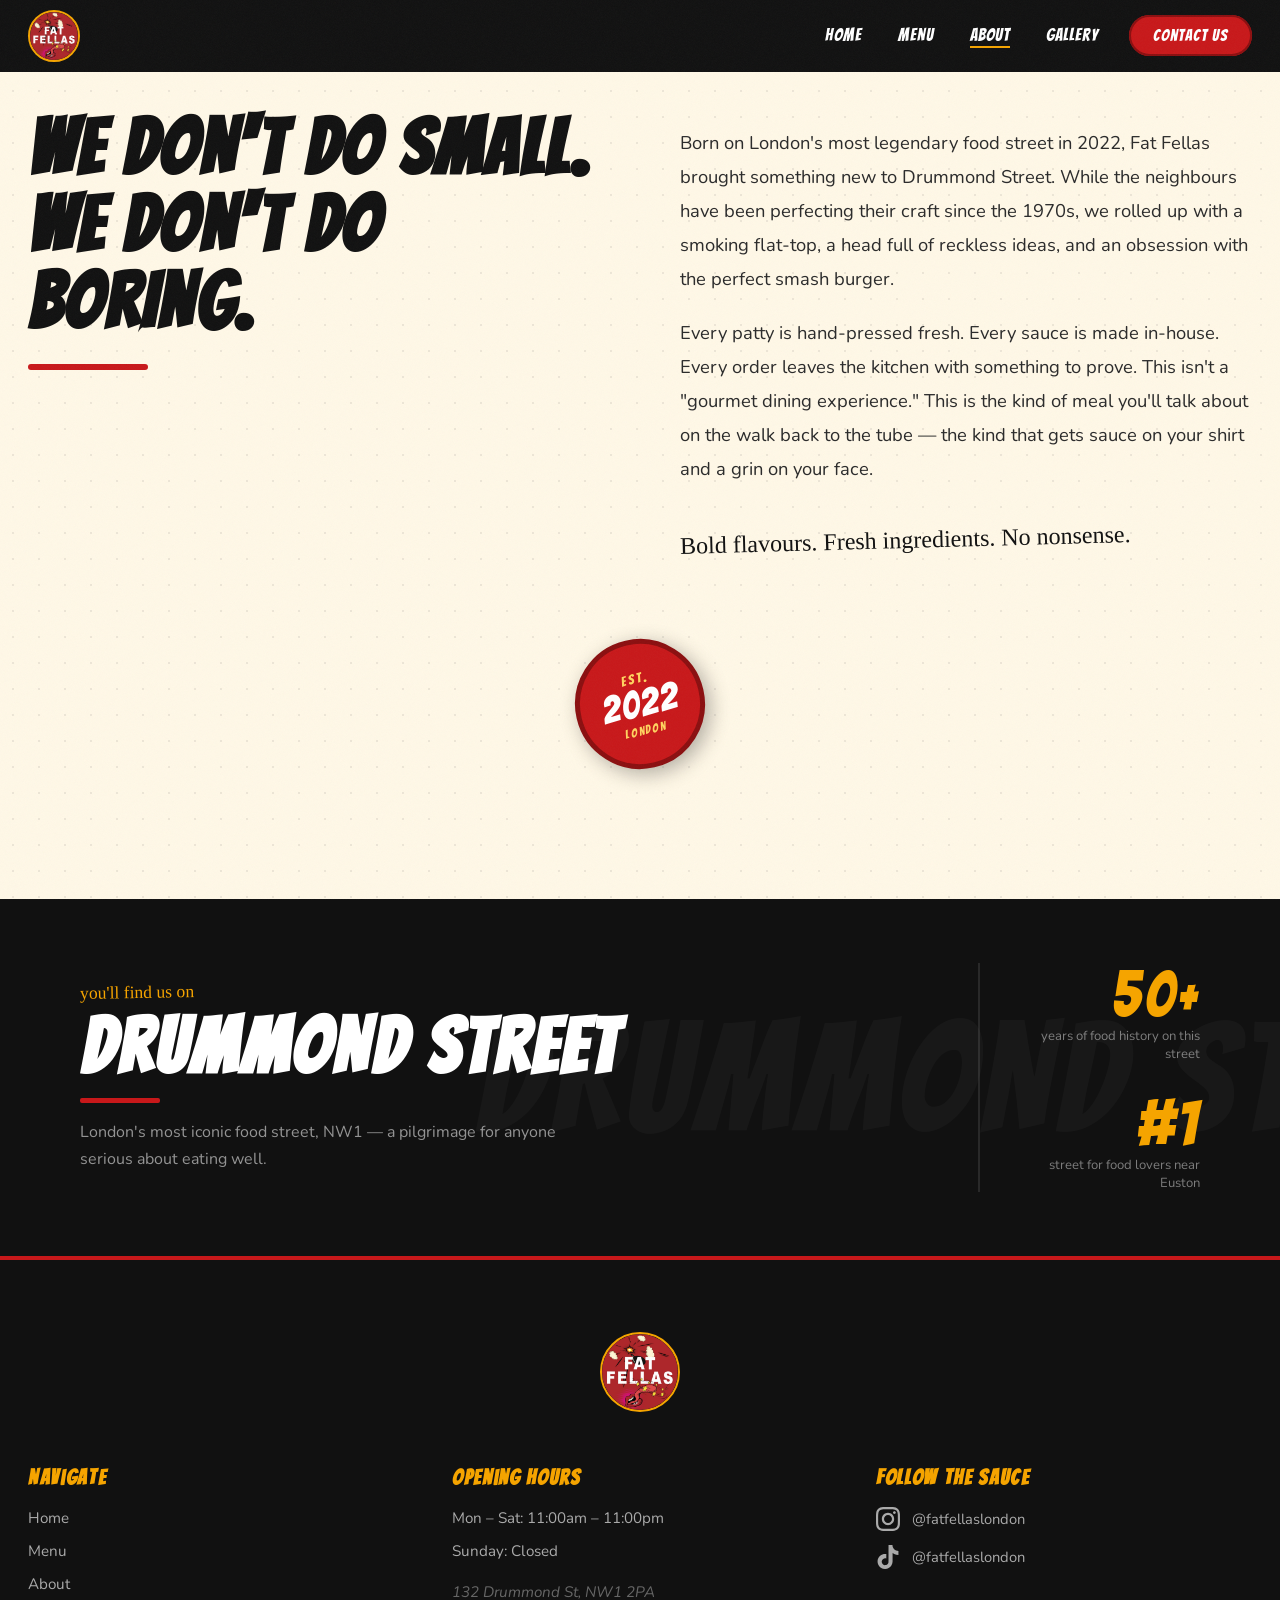
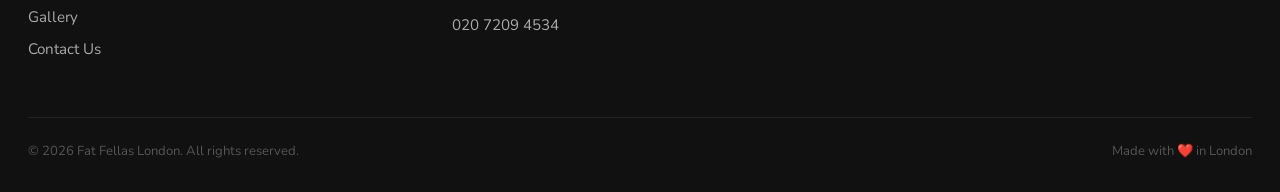
==== about.html @ d2b9b836 "Initial commit — Fat Fellas London website Full multi-page static site: home, menu, about, gallery, " ====
<!DOCTYPE html>
<html lang="en">
<head>
  <meta charset="UTF-8" />
  <meta name="viewport" content="width=device-width, initial-scale=1.0" />
  <title>Fat Fellas | About</title>
  <meta name="description" content="The Fat Fellas story — born on Drummond Street in 2022. London's most unapologetic burger joint." />
  <link rel="icon" type="image/png" href="./assets/logo.png" />
  <link rel="preconnect" href="https://fonts.googleapis.com" />
  <link rel="preconnect" href="https://fonts.gstatic.com" crossorigin />
  <link href="https://fonts.googleapis.com/css2?family=Bangers&family=Nunito:ital,wght@0,400;0,600;0,700;0,800;1,400;1,700&family=Permanent+Marker&display=swap" rel="stylesheet" />
  <link rel="stylesheet" href="styles.css" />
</head>
<body>

  <div class="grain" aria-hidden="true"></div>

  <!-- ===================== NAVIGATION ===================== -->
  <nav class="navbar" role="navigation" aria-label="Main navigation">
    <div class="nav-container">
      <a href="index.html" class="nav-logo"><img src="./assets/logo.png" alt="Fat Fellas" width="52" height="52"/></a>
      <ul class="nav-links" role="list">
        <li><a href="index.html" class="nav-link">Home</a></li>
        <li><a href="menu.html" class="nav-link">Menu</a></li>
        <li><a href="about.html" class="nav-link">About</a></li>
        <li><a href="gallery.html" class="nav-link">Gallery</a></li>
        <li><a href="find-us.html" class="nav-link nav-book">Contact Us</a></li>
        
      </ul>
      <button class="hamburger" aria-label="Toggle navigation menu" aria-expanded="false" aria-controls="mobile-menu">
        <span></span><span></span><span></span>
      </button>
    </div>
  </nav>

  <div class="mobile-menu" id="mobile-menu" role="dialog" aria-label="Mobile navigation">
    <ul role="list">
      <li><a href="index.html">Home</a></li>
      <li><a href="menu.html">Menu</a></li>
      <li><a href="about.html">About</a></li>
      <li><a href="gallery.html">Gallery</a></li>
      <li><a href="find-us.html" class="mobile-book">Contact Us</a></li>
      
    </ul>
  </div>

  <main>

    <!-- ===================== ABOUT ===================== -->
    <section id="about" class="about-section section-first">
      <div class="container">
        <div class="about-grid">
          <div class="about-left">
            <h2 class="about-headline fade-up">WE DON'T DO SMALL.<br>WE DON'T DO<br>BORING.</h2>
            <div class="red-underline fade-up"></div>
          </div>
          <div class="about-right fade-up">
            <p>Born on London's most legendary food street in 2022, Fat Fellas brought something new to Drummond Street. While the neighbours have been perfecting their craft since the 1970s, we rolled up with a smoking flat-top, a head full of reckless ideas, and an obsession with the perfect smash burger.</p>
            <p>Every patty is hand-pressed fresh. Every sauce is made in-house. Every order leaves the kitchen with something to prove. This isn't a "gourmet dining experience." This is the kind of meal you'll talk about on the walk back to the tube — the kind that gets sauce on your shirt and a grin on your face.</p>
            <p class="about-handwritten">Bold flavours. Fresh ingredients. No nonsense.</p>
          </div>
        </div>

        <div class="since-badge" aria-label="Established since 2022">
          <span class="badge-est">EST.</span>
          <span class="badge-year">2022</span>
          <span class="badge-london">LONDON</span>
        </div>
      </div>
    </section>

    <!-- ===================== DRUMMOND STREET STRIP ===================== -->
    <div class="drummond-strip" aria-label="Location feature">
      <div class="drummond-inner">
        <div class="drummond-left">
          <p class="drummond-eyebrow">you'll find us on</p>
          <h2 class="drummond-name">DRUMMOND STREET</h2>
          <p class="drummond-sub">London's most iconic food street, NW1 — a pilgrimage for anyone serious about eating well.</p>
        </div>
        <div class="drummond-right">
          <div class="drummond-stat">
            <span class="stat-num">50+</span>
            <span class="stat-label">years of food history on this street</span>
          </div>
          <div class="drummond-stat">
            <span class="stat-num">#1</span>
            <span class="stat-label">street for food lovers near Euston</span>
          </div>
        </div>
      </div>
    </div>

  </main>

  <!-- ===================== FOOTER ===================== -->
  <footer class="footer" role="contentinfo">
    <div class="footer-inner">
      <div class="footer-logo-wrap">
        <img src="./assets/logo.png" alt="Fat Fellas" class="footer-logo" width="80" height="80" loading="lazy"/>
      </div>
      <div class="footer-cols">
        <div class="footer-col">
          <h4 class="footer-col-title">Navigate</h4>
          <ul role="list">
            <li><a href="index.html">Home</a></li>
      <li><a href="menu.html">Menu</a></li>
            <li><a href="about.html">About</a></li>
            <li><a href="gallery.html">Gallery</a></li>
            <li><a href="find-us.html" >Contact Us</a></li>
            
          </ul>
        </div>
        <div class="footer-col">
          <h4 class="footer-col-title">Opening Hours</h4>
          <ul role="list">
            <li>Mon – Sat: 11:00am – 11:00pm</li>
            <li>Sunday: Closed</li>
            <li class="footer-address">132 Drummond St, NW1 2PA</li>
            <li><a href="tel:02072094534" style="color:#aaa;">020 7209 4534</a></li>
          </ul>
        </div>
        <div class="footer-col">
          <h4 class="footer-col-title">Follow the Sauce</h4>
          <div class="footer-socials">
            <a href="https://www.instagram.com/fatfellaslondon" target="_blank" rel="noopener noreferrer" class="social-link" aria-label="Instagram">
              <svg width="24" height="24" viewBox="0 0 24 24" fill="currentColor" aria-hidden="true"><path d="M12 2.163c3.204 0 3.584.012 4.85.07 3.252.148 4.771 1.691 4.919 4.919.058 1.265.069 1.645.069 4.849 0 3.205-.012 3.584-.069 4.849-.149 3.225-1.664 4.771-4.919 4.919-1.266.058-1.644.07-4.85.07-3.204 0-3.584-.012-4.849-.07-3.26-.149-4.771-1.699-4.919-4.92-.058-1.265-.07-1.644-.07-4.849 0-3.204.013-3.583.07-4.849.149-3.227 1.664-4.771 4.919-4.919 1.266-.057 1.645-.069 4.849-.069zm0-2.163c-3.259 0-3.667.014-4.947.072-4.358.2-6.78 2.618-6.98 6.98-.059 1.281-.073 1.689-.073 4.948 0 3.259.014 3.668.072 4.948.2 4.358 2.618 6.78 6.98 6.98 1.281.058 1.689.072 4.948.072 3.259 0 3.668-.014 4.948-.072 4.354-.2 6.782-2.618 6.979-6.98.059-1.28.073-1.689.073-4.948 0-3.259-.014-3.667-.072-4.947-.196-4.354-2.617-6.78-6.979-6.98-1.281-.059-1.69-.073-4.949-.073zm0 5.838c-3.403 0-6.162 2.759-6.162 6.162s2.759 6.163 6.162 6.163 6.162-2.759 6.162-6.163c0-3.403-2.759-6.162-6.162-6.162zm0 10.162c-2.209 0-4-1.79-4-4 0-2.209 1.791-4 4-4s4 1.791 4 4c0 2.21-1.791 4-4 4zm6.406-11.845c-.796 0-1.441.645-1.441 1.44s.645 1.44 1.441 1.44c.795 0 1.439-.645 1.439-1.44s-.644-1.44-1.439-1.44z"/></svg>
              <span>@fatfellaslondon</span>
            </a>
            <a href="https://www.tiktok.com/@fatfellaslondon" target="_blank" rel="noopener noreferrer" class="social-link" aria-label="TikTok">
              <svg width="24" height="24" viewBox="0 0 24 24" fill="currentColor" aria-hidden="true"><path d="M12.525.02c1.31-.02 2.61-.01 3.91-.02.08 1.53.63 3.09 1.75 4.17 1.12 1.11 2.7 1.62 4.24 1.79v4.03c-1.44-.05-2.89-.35-4.2-.97-.57-.26-1.1-.59-1.62-.93-.01 2.92.01 5.84-.02 8.75-.08 1.4-.54 2.79-1.35 3.94-1.31 1.92-3.58 3.17-5.91 3.21-1.43.08-2.86-.31-4.08-1.03-2.02-1.19-3.44-3.37-3.65-5.71-.02-.5-.03-1-.01-1.49.18-1.9 1.12-3.72 2.58-4.96 1.66-1.44 3.98-2.13 6.15-1.72.02 1.48-.04 2.96-.04 4.44-.99-.32-2.15-.23-3.02.37-.63.41-1.11 1.04-1.36 1.75-.21.51-.15 1.07-.14 1.61.24 1.64 1.82 3.02 3.5 2.87 1.12-.01 2.19-.66 2.77-1.61.19-.33.4-.67.41-1.06.1-1.79.06-3.57.07-5.36.01-4.03-.01-8.05.02-12.07z"/></svg>
              <span>@fatfellaslondon</span>
            </a>
          </div>
        </div>
      </div>
      <div class="footer-bottom">
        <p>&copy; 2026 Fat Fellas London. All rights reserved.</p>
        <p>Made with ❤️ in London</p>
      </div>
    </div>
  </footer>

  <script src="main.js"></script>
</body>
</html>
---- styles.css ----
/* ============================================
   FAT FELLAS — styles.css
   Comic-book pop art meets classic American diner
   ============================================ */

/* ---- CSS CUSTOM PROPERTIES ---- */
:root {
  --yellow:       #F5A400;
  --yellow-light: #FFD460;
  --red:          #C8181A;
  --red-dark:     #8B0F10;
  --black:        #111111;
  --cream:        #FFF8E7;
  --white:        #FFFFFF;
  --nav-h:        72px;
  --container:    1280px;
  --radius:       6px;
  --transition:   0.25s ease-out;
}

/* ---- RESET & BASE ---- */
*, *::before, *::after {
  box-sizing: border-box;
  margin: 0;
  padding: 0;
}

html {
  scroll-behavior: smooth;
  font-size: 16px;
}

body {
  font-family: 'Nunito', sans-serif;
  color: var(--black);
  background: var(--cream);
  -webkit-font-smoothing: antialiased;
  overflow-x: hidden;
}

img {
  display: block;
  max-width: 100%;
  height: auto;
}

a {
  text-decoration: none;
  color: inherit;
}

ul {
  list-style: none;
}

button {
  cursor: pointer;
  border: none;
  background: none;
  font-family: inherit;
}

/* ---- TYPOGRAPHY BASE ---- */
h1, h2, h3, h4 {
  font-family: 'Bangers', cursive;
  letter-spacing: 0.04em;
  line-height: 1;
}

/* ---- FILM GRAIN OVERLAY ---- */
.grain {
  position: fixed;
  inset: 0;
  z-index: 9999;
  pointer-events: none;
  opacity: 0.038;
  background-image: url("data:image/svg+xml,%3Csvg viewBox='0 0 512 512' xmlns='http://www.w3.org/2000/svg'%3E%3Cfilter id='n'%3E%3CfeTurbulence type='fractalNoise' baseFrequency='0.75' numOctaves='4' stitchTiles='stitch'/%3E%3C/filter%3E%3Crect width='100%25' height='100%25' filter='url(%23n)'/%3E%3C/svg%3E");
  background-repeat: repeat;
  background-size: 256px 256px;
}

/* ---- UTILITY ---- */
.container {
  max-width: var(--container);
  margin: 0 auto;
  padding: 0 28px;
}

/* ---- SUNBURST BACKGROUND ---- */
.sunburst-bg {
  background:
    radial-gradient(ellipse at 50% 50%, transparent 25%, rgba(0,0,0,0.22) 100%),
    conic-gradient(
      from 0deg at 50% 50%,
      #F5A400 0deg 10deg, #FFD460 10deg 20deg,
      #F5A400 20deg 30deg, #FFD460 30deg 40deg,
      #F5A400 40deg 50deg, #FFD460 50deg 60deg,
      #F5A400 60deg 70deg, #FFD460 70deg 80deg,
      #F5A400 80deg 90deg, #FFD460 90deg 100deg,
      #F5A400 100deg 110deg, #FFD460 110deg 120deg,
      #F5A400 120deg 130deg, #FFD460 130deg 140deg,
      #F5A400 140deg 150deg, #FFD460 150deg 160deg,
      #F5A400 160deg 170deg, #FFD460 170deg 180deg,
      #F5A400 180deg 190deg, #FFD460 190deg 200deg,
      #F5A400 200deg 210deg, #FFD460 210deg 220deg,
      #F5A400 220deg 230deg, #FFD460 230deg 240deg,
      #F5A400 240deg 250deg, #FFD460 250deg 260deg,
      #F5A400 260deg 270deg, #FFD460 270deg 280deg,
      #F5A400 280deg 290deg, #FFD460 290deg 300deg,
      #F5A400 300deg 310deg, #FFD460 310deg 320deg,
      #F5A400 320deg 330deg, #FFD460 330deg 340deg,
      #F5A400 340deg 350deg, #FFD460 350deg 360deg
    );
}

/* ---- BUTTONS ---- */
.btn {
  display: inline-block;
  font-family: 'Bangers', cursive;
  font-size: 1.3rem;
  letter-spacing: 0.08em;
  padding: 14px 36px;
  border-radius: 50px;
  transition: transform var(--transition), box-shadow var(--transition), background var(--transition);
  cursor: pointer;
  text-align: center;
}

.btn:focus-visible {
  outline: 3px solid var(--yellow-light);
  outline-offset: 3px;
}

.btn-red {
  background: var(--red);
  color: var(--white);
  border: 2.5px solid var(--red-dark);
}

.btn-red:hover {
  background: var(--red-dark);
  transform: translateY(-3px);
  box-shadow: 0 8px 24px rgba(200, 24, 26, 0.45);
}

.btn-outline-dark {
  background: transparent;
  color: var(--black);
  border: 3px solid var(--black);
}

.btn-outline-dark:hover {
  background: var(--black);
  color: var(--yellow-light);
  transform: translateY(-3px);
}

.btn-yellow {
  background: var(--yellow-light);
  color: var(--black);
  border: 2.5px solid var(--black);
}

.btn-yellow:hover {
  background: var(--yellow);
  transform: translateY(-3px);
  box-shadow: 0 8px 24px rgba(0,0,0,0.25);
}

.btn-xl {
  font-size: 1.6rem;
  padding: 18px 56px;
}

/* ---- FADE-UP ANIMATION ---- */
.fade-up {
  opacity: 0;
  transform: translateY(32px);
  transition: opacity 0.55s ease-out, transform 0.55s ease-out;
}

.fade-up.visible {
  opacity: 1;
  transform: translateY(0);
}

/* ============================================
   NAVIGATION
   ============================================ */
.navbar {
  position: fixed;
  top: 0;
  left: 0;
  right: 0;
  z-index: 1000;
  background: var(--black);
  height: var(--nav-h);
  transition: box-shadow 0.3s ease;
}

.navbar.scrolled {
  box-shadow: 0 4px 24px rgba(0,0,0,0.5);
}

.nav-container {
  max-width: var(--container);
  margin: 0 auto;
  padding: 0 28px;
  height: 100%;
  display: flex;
  align-items: center;
  justify-content: space-between;
  gap: 24px;
}

.nav-logo img {
  width: 52px;
  height: 52px;
  border-radius: 50%;
  object-fit: cover;
  border: 2px solid var(--yellow);
  transition: transform 0.3s ease, border-color 0.3s ease;
}

.nav-logo:hover img {
  transform: rotate(-5deg) scale(1.08);
  border-color: var(--red);
}

.nav-links {
  display: flex;
  align-items: center;
  gap: 8px;
  list-style: none;
}

.nav-link {
  font-family: 'Bangers', cursive;
  font-size: 1.05rem;
  letter-spacing: 0.06em;
  color: var(--white);
  padding: 8px 14px;
  position: relative;
  transition: color var(--transition);
}

.nav-link::after {
  content: '';
  position: absolute;
  bottom: 4px;
  left: 14px;
  right: 14px;
  height: 2px;
  background: var(--yellow);
  transform: scaleX(0);
  transform-origin: left;
  transition: transform 0.3s ease-out;
}

.nav-link:hover {
  color: var(--yellow-light);
}

.nav-link:hover::after {
  transform: scaleX(1);
}

.nav-link.active::after,
.nav-link.current::after {
  transform: scaleX(1);
}

/* ---- SECTION FIRST UTILITY (non-home pages below fixed nav) ---- */
.section-first {
  padding-top: calc(var(--nav-h) + 80px);
}

/* ---- HALAL BADGE ---- */
.halal-badge {
  display: inline-flex;
  align-items: center;
  gap: 10px;
  background: rgba(255,255,255,0.12);
  border: 2px solid rgba(255,255,255,0.3);
  border-radius: 50px;
  padding: 8px 18px 8px 8px;
  backdrop-filter: blur(4px);
}

.halal-svg {
  width: 44px;
  height: 44px;
  flex-shrink: 0;
  filter: drop-shadow(0 2px 6px rgba(0,0,0,0.25));
}

.halal-badge-text {
  display: flex;
  flex-direction: column;
  line-height: 1.1;
}

.halal-badge-text strong {
  font-family: 'Bangers', cursive;
  font-size: 1.05rem;
  letter-spacing: 0.12em;
  color: #fff;
}

.halal-badge-text span {
  font-family: 'Nunito', sans-serif;
  font-size: 0.7rem;
  font-weight: 700;
  color: rgba(255,255,255,0.7);
  letter-spacing: 0.06em;
  text-transform: uppercase;
}

/* Hero placement */
.hero-halal {
  animation: fadeSlideUp 0.7s 0.9s ease-out both;
}

/* Menu section halal note */
.menu-halal-note {
  display: flex;
  align-items: center;
  justify-content: center;
  gap: 12px;
  margin-top: 14px;
  background: rgba(30, 126, 52, 0.15);
  border: 1.5px solid rgba(30, 126, 52, 0.4);
  border-radius: 50px;
  padding: 8px 20px 8px 8px;
  width: fit-content;
  margin-left: auto;
  margin-right: auto;
}

.menu-halal-note .halal-svg {
  width: 36px;
  height: 36px;
}

.menu-halal-note span {
  font-family: 'Nunito', sans-serif;
  font-size: 0.9rem;
  font-weight: 800;
  color: #4caf72;
  letter-spacing: 0.04em;
}

.nav-book {
  background: var(--red);
  color: var(--white) !important;
  border-radius: 50px;
  padding: 10px 22px;
  margin-left: 8px;
  border: 2px solid var(--red-dark);
  font-size: 1rem;
  transition: background var(--transition), transform var(--transition), box-shadow var(--transition);
}

.nav-book::after {
  display: none;
}

.nav-book:hover {
  background: var(--red-dark);
  transform: translateY(-2px);
  box-shadow: 0 6px 18px rgba(200, 24, 26, 0.45);
}

/* Hamburger */
.hamburger {
  display: none;
  flex-direction: column;
  justify-content: center;
  align-items: center;
  width: 44px;
  height: 44px;
  gap: 6px;
  padding: 8px;
  flex-shrink: 0;
}

.hamburger span {
  display: block;
  width: 26px;
  height: 2.5px;
  background: var(--white);
  border-radius: 2px;
  transition: transform 0.3s ease, opacity 0.3s ease;
  transform-origin: center;
}

.hamburger.active span:nth-child(1) {
  transform: translateY(8.5px) rotate(45deg);
}

.hamburger.active span:nth-child(2) {
  opacity: 0;
  transform: scaleX(0);
}

.hamburger.active span:nth-child(3) {
  transform: translateY(-8.5px) rotate(-45deg);
}

/* Mobile Menu Overlay */
.mobile-menu {
  position: fixed;
  inset: 0;
  background: var(--black);
  z-index: 999;
  display: flex;
  align-items: center;
  justify-content: center;
  opacity: 0;
  visibility: hidden;
  transition: opacity 0.35s ease, visibility 0.35s ease;
}

.mobile-menu.active {
  opacity: 1;
  visibility: visible;
}

.mobile-menu ul {
  text-align: center;
  list-style: none;
}

.mobile-menu li {
  margin: 20px 0;
}

.mobile-menu a {
  font-family: 'Bangers', cursive;
  font-size: 3rem;
  letter-spacing: 0.06em;
  color: var(--white);
  transition: color 0.2s;
  position: relative;
}

.mobile-menu a:hover {
  color: var(--yellow);
}

.mobile-menu .mobile-book {
  color: var(--red);
}

.mobile-menu .mobile-book:hover {
  color: var(--yellow);
}

/* ============================================
   HERO SECTION
   ============================================ */
.hero {
  position: relative;
  min-height: 100vh;
  min-height: 100svh;
  display: flex;
  align-items: center;
  justify-content: center;
  padding-top: var(--nav-h);
  padding-bottom: 100px;
  overflow: hidden;
}

.hero-content {
  position: relative;
  z-index: 2;
  text-align: center;
  display: flex;
  flex-direction: column;
  align-items: center;
  gap: 20px;
}

.hero-logo {
  width: clamp(200px, 30vw, 320px);
  height: clamp(200px, 30vw, 320px);
  object-fit: contain;
  border-radius: 50%;
  filter: drop-shadow(0 8px 32px rgba(0,0,0,0.4));
  animation: bounceIn 0.9s cubic-bezier(0.34, 1.56, 0.64, 1) both;
}

@keyframes bounceIn {
  0% {
    opacity: 0;
    transform: scale(0.4) translateY(-40px);
  }
  60% {
    opacity: 1;
    transform: scale(1.08) translateY(0);
  }
  80% {
    transform: scale(0.96);
  }
  100% {
    opacity: 1;
    transform: scale(1) translateY(0);
  }
}

.hero-tagline {
  font-family: 'Bangers', cursive;
  font-size: clamp(1.8rem, 4vw, 3.2rem);
  letter-spacing: 0.12em;
  color: var(--black);
  text-shadow: 3px 3px 0 rgba(255,255,255,0.5);
  animation: fadeSlideUp 0.7s 0.5s ease-out both;
}

.hero-ctas {
  display: flex;
  gap: 20px;
  flex-wrap: wrap;
  justify-content: center;
  animation: fadeSlideUp 0.7s 0.7s ease-out both;
}

@keyframes fadeSlideUp {
  from {
    opacity: 0;
    transform: translateY(20px);
  }
  to {
    opacity: 1;
    transform: translateY(0);
  }
}

/* Comic speech bubbles */
.comic-bubble {
  position: absolute;
  z-index: 1;
  animation: floatBubble 3s ease-in-out infinite alternate;
  pointer-events: none;
}

.comic-bubble svg {
  filter: drop-shadow(2px 4px 8px rgba(0,0,0,0.3));
}

.boom {
  top: 12%;
  right: 8%;
  width: clamp(100px, 12vw, 160px);
  animation-duration: 3.4s;
  transform: rotate(8deg);
}

.pow {
  bottom: 18%;
  left: 5%;
  width: clamp(90px, 11vw, 145px);
  animation-duration: 2.8s;
  animation-direction: alternate-reverse;
  transform: rotate(-10deg);
}

.yum {
  top: 22%;
  left: 8%;
  width: clamp(95px, 10vw, 135px);
  animation-duration: 3.8s;
  transform: rotate(5deg);
}

@keyframes floatBubble {
  from { transform: translateY(0) rotate(var(--rot, 5deg)); }
  to   { transform: translateY(-12px) rotate(var(--rot, 5deg)); }
}

/* Torn paper edge */
.hero-tear {
  position: absolute;
  bottom: -2px;
  left: 0;
  right: 0;
  z-index: 3;
  line-height: 0;
}

.hero-tear svg {
  width: 100%;
  height: auto;
  display: block;
}

/* ============================================
   MARQUEE TICKER
   ============================================ */
.marquee-section {
  background: var(--red);
  padding: 16px 0;
  overflow: hidden;
  position: relative;
  z-index: 2;
}

.marquee-wrapper {
  overflow: hidden;
  white-space: nowrap;
}

.marquee-track {
  display: inline-flex;
  white-space: nowrap;
  animation: marqueeScroll 22s linear infinite;
}

.marquee-track:hover {
  animation-play-state: paused;
}

.marquee-track span {
  font-family: 'Bangers', cursive;
  font-size: 1.3rem;
  letter-spacing: 0.1em;
  color: var(--white);
  padding-right: 2px;
}

@keyframes marqueeScroll {
  from { transform: translateX(0); }
  to   { transform: translateX(-50%); }
}

/* ============================================
   ABOUT SECTION
   ============================================ */
.about-section .container {
  position: relative;
}

.about-section {
  background-color: var(--cream);
  background-image: radial-gradient(circle, rgba(0,0,0,0.07) 1.5px, transparent 1.5px);
  background-size: 26px 26px;
  padding: 110px 0 130px;
  position: relative;
}

.about-grid {
  display: grid;
  grid-template-columns: 1fr 1fr;
  gap: 80px;
  align-items: start;
  position: relative;
}

.about-headline {
  font-family: 'Bangers', cursive;
  font-size: clamp(52px, 6vw, 84px);
  line-height: 1;
  letter-spacing: 0.03em;
  color: var(--black);
}

.red-underline {
  width: 120px;
  height: 6px;
  background: var(--red);
  margin-top: 24px;
  border-radius: 3px;
}

.red-underline.visible {
  transition-delay: 0.15s;
}

.about-right {
  padding-top: 16px;
}

.about-right p {
  font-size: 1.15rem;
  line-height: 1.85;
  color: #2a2a2a;
  margin-bottom: 20px;
}

.about-right strong {
  color: var(--red);
}

.about-handwritten {
  font-family: 'Permanent Marker', cursive;
  font-size: 1.5rem !important;
  color: var(--black) !important;
  margin-top: 12px !important;
  transform: rotate(-1.5deg);
  display: inline-block;
}

/* Since 2022 badge */
.since-badge {
  position: relative;
  margin: 56px auto 0;
  transform: rotate(-13deg);
  width: 130px;
  height: 130px;
  border-radius: 50%;
  background: var(--red);
  border: 5px solid var(--red-dark);
  display: flex;
  flex-direction: column;
  align-items: center;
  justify-content: center;
  box-shadow: 4px 6px 20px rgba(0,0,0,0.3);
  z-index: 5;
  pointer-events: none;
}

.badge-est {
  font-family: 'Bangers', cursive;
  font-size: 0.85rem;
  letter-spacing: 0.15em;
  color: var(--yellow-light);
}

.badge-year {
  font-family: 'Bangers', cursive;
  font-size: 2.4rem;
  color: var(--white);
  line-height: 1;
  letter-spacing: 0.04em;
}

.badge-london {
  font-family: 'Bangers', cursive;
  font-size: 0.75rem;
  letter-spacing: 0.18em;
  color: var(--yellow-light);
}

/* ============================================
   MENU SECTION
   ============================================ */
.menu-section {
  background: var(--black);
  padding: 110px 0 100px;
}

.menu-header {
  text-align: center;
  margin-bottom: 60px;
}

.menu-title {
  font-family: 'Bangers', cursive;
  font-size: clamp(64px, 8vw, 108px);
  color: var(--yellow);
  letter-spacing: 0.06em;
  line-height: 1;
  margin-bottom: 12px;
}

.squiggly {
  width: 280px;
  height: auto;
  margin: 0 auto;
  display: block;
}

/* Menu grid */
.menu-grid {
  display: grid;
  grid-template-columns: repeat(4, 1fr);
  gap: 24px;
}

.menu-card {
  background: #1a1a1a;
  border: 2px solid #2a2a2a;
  border-radius: 10px;
  padding: 32px 24px;
  position: relative;
  overflow: hidden;
  transition:
    transform 0.3s ease-out,
    box-shadow 0.3s ease-out,
    border-color 0.3s ease-out;
}

.menu-card::before {
  content: '';
  position: absolute;
  top: 0;
  left: 0;
  width: 4px;
  height: 0;
  background: var(--yellow);
  transition: height 0.35s ease-out;
  border-radius: 0 0 4px 0;
}

.menu-card:hover {
  transform: translateY(-6px);
  box-shadow: 0 14px 48px rgba(200, 24, 26, 0.35);
  border-color: var(--red);
}

.menu-card:hover::before {
  height: 100%;
}

/* Staggered delays */
.menu-card:nth-child(1) { transition-delay: 0s; }
.menu-card:nth-child(2) { transition-delay: 0.08s; }
.menu-card:nth-child(3) { transition-delay: 0.16s; }
.menu-card:nth-child(4) { transition-delay: 0.24s; }

.menu-card-icon {
  font-size: 3rem;
  margin-bottom: 16px;
  display: block;
  filter: drop-shadow(0 2px 8px rgba(0,0,0,0.3));
}

.menu-cat-name {
  font-family: 'Bangers', cursive;
  font-size: 1.85rem;
  color: var(--yellow);
  letter-spacing: 0.05em;
  margin-bottom: 20px;
  line-height: 1;
}

.menu-items {
  list-style: none;
  display: flex;
  flex-direction: column;
  gap: 12px;
}

.menu-item {
  display: flex;
  justify-content: space-between;
  align-items: baseline;
  gap: 8px;
  padding-bottom: 10px;
  border-bottom: 1px solid #2d2d2d;
}

.menu-item:last-child {
  border-bottom: none;
  padding-bottom: 0;
}

.item-name {
  font-family: 'Nunito', sans-serif;
  font-size: 0.95rem;
  color: var(--cream);
  font-weight: 600;
  flex: 1;
}

.item-price {
  font-family: 'Bangers', cursive;
  font-size: 1.15rem;
  color: var(--yellow-light);
  letter-spacing: 0.04em;
  white-space: nowrap;
}

.menu-small-print {
  text-align: center;
  margin-top: 48px;
  color: #666;
  font-size: 0.88rem;
  font-style: italic;
}

/* ============================================
   SPECIALS SECTION
   ============================================ */
.specials-section {
  display: grid;
  grid-template-columns: 60fr 40fr;
  min-height: 520px;
  position: relative;
  overflow: hidden;
}

.specials-left {
  display: flex;
  align-items: center;
  padding: 80px 60px 80px 80px;
  position: relative;
  z-index: 2;
}

.specials-left-content {
  position: relative;
  z-index: 2;
}

.specials-label {
  font-family: 'Permanent Marker', cursive;
  font-size: 1.4rem;
  color: var(--black);
  margin-bottom: 4px;
  transform: rotate(-2deg);
  display: inline-block;
}

.specials-word {
  font-family: 'Bangers', cursive;
  font-size: clamp(40px, 5vw, 72px);
  color: var(--red);
  letter-spacing: 0.1em;
  line-height: 1;
  text-shadow: 3px 3px 0 rgba(0,0,0,0.15);
}

.specials-dish {
  font-family: 'Bangers', cursive;
  font-size: clamp(50px, 7vw, 96px);
  color: var(--black);
  letter-spacing: 0.02em;
  line-height: 0.95;
  margin: 10px 0 18px;
  text-shadow: 4px 4px 0 rgba(255,255,255,0.2);
}

.specials-sub {
  font-family: 'Permanent Marker', cursive;
  font-size: 1.1rem;
  color: var(--black);
  opacity: 0.7;
}

/* Splat explosion */
.splat-wrap {
  position: absolute;
  left: 58%;
  top: 50%;
  transform: translate(-50%, -50%);
  z-index: 1;
  width: clamp(160px, 18vw, 240px);
  pointer-events: none;
  animation: rotateSlow 12s linear infinite;
}

.splat-svg {
  width: 100%;
  height: auto;
  filter: drop-shadow(0 4px 16px rgba(0,0,0,0.4));
}

@keyframes rotateSlow {
  from { transform: translate(-50%, -50%) rotate(0deg); }
  to   { transform: translate(-50%, -50%) rotate(360deg); }
}

.specials-right {
  background: var(--red);
  display: flex;
  align-items: center;
  padding: 80px 80px 80px 60px;
  position: relative;
  z-index: 2;
}

.specials-right-content {
  position: relative;
  z-index: 2;
}

.specials-desc-title {
  font-family: 'Bangers', cursive;
  font-size: clamp(24px, 2.5vw, 36px);
  color: var(--yellow-light);
  letter-spacing: 0.08em;
  margin-bottom: 16px;
}

.specials-desc {
  font-family: 'Nunito', sans-serif;
  font-size: 1.05rem;
  line-height: 1.8;
  color: rgba(255,255,255,0.9);
  margin-bottom: 28px;
}

.specials-price {
  font-family: 'Bangers', cursive;
  font-size: clamp(56px, 7vw, 88px);
  color: var(--white);
  letter-spacing: 0.04em;
  line-height: 1;
  margin-bottom: 28px;
  text-shadow: 4px 4px 0 rgba(0,0,0,0.25);
}

/* ============================================
   GALLERY SECTION
   ============================================ */
.gallery-section {
  background: var(--cream);
  padding: 100px 0 80px;
  overflow: hidden;
}

.gallery-title {
  font-family: 'Bangers', cursive;
  font-size: clamp(42px, 5.5vw, 80px);
  color: var(--red);
  letter-spacing: 0.05em;
  margin-bottom: 50px;
  padding: 0 28px;
}

.gallery-scroll-area {
  overflow-x: auto;
  padding: 20px 40px 40px;
  cursor: grab;
  -webkit-overflow-scrolling: touch;
  scrollbar-width: thin;
  scrollbar-color: var(--red) var(--cream);
}

.gallery-scroll-area:active,
.gallery-scroll-area.grabbing {
  cursor: grabbing;
}

.gallery-scroll-area::-webkit-scrollbar {
  height: 6px;
}

.gallery-scroll-area::-webkit-scrollbar-track {
  background: #e8e0d0;
  border-radius: 3px;
}

.gallery-scroll-area::-webkit-scrollbar-thumb {
  background: var(--red);
  border-radius: 3px;
}

.gallery-track {
  display: flex;
  gap: 36px;
  width: max-content;
  padding: 10px 0;
}

.polaroid {
  background: var(--white);
  padding: 14px 14px 48px;
  border: 2.5px solid var(--black);
  box-shadow: 5px 7px 22px rgba(0,0,0,0.22);
  width: 270px;
  flex-shrink: 0;
  /* Fade-up handled with opacity/translateY; rotate set via --rot */
  transform: translateY(32px) rotate(var(--rot, 0deg));
  opacity: 0;
  transition: opacity 0.55s ease-out, transform 0.55s ease-out, box-shadow 0.35s ease;
  transition-delay: var(--delay, 0s);
  cursor: pointer;
}

/* When visible (Intersection Observer adds .visible) */
.polaroid.visible {
  opacity: 1;
  transform: translateY(0) rotate(var(--rot, 0deg));
  /* reset delay so hover works instantly after initial reveal */
}

.polaroid.visible:hover {
  transition-delay: 0s;
}

.polaroid img {
  width: 100%;
  height: 200px;
  object-fit: cover;
  display: block;
  border: 1px solid #eee;
}

.polaroid-caption {
  font-family: 'Permanent Marker', cursive;
  font-size: 1.05rem;
  color: var(--black);
  text-align: center;
  padding-top: 14px;
  line-height: 1.3;
}

.polaroid:hover {
  transform: rotate(0deg) scale(1.05);
  box-shadow: 8px 12px 36px rgba(0,0,0,0.35);
}

/* ============================================
   TESTIMONIALS SECTION
   ============================================ */
.testimonials-section {
  background: var(--red);
  padding: 110px 0;
}

.testimonials-title {
  font-family: 'Bangers', cursive;
  font-size: clamp(40px, 5vw, 72px);
  color: var(--white);
  letter-spacing: 0.06em;
  text-align: center;
  margin-bottom: 56px;
}

.testimonials-grid {
  display: grid;
  grid-template-columns: repeat(3, 1fr);
  gap: 28px;
  align-items: start;
}

.testimonial-card {
  background: var(--cream);
  border: 2px solid #e8dcc8;
  border-radius: 10px;
  padding: 36px 30px;
  box-shadow: 6px 8px 24px rgba(0,0,0,0.22);
  transform: rotate(var(--tilt, 0deg));
  transition: transform 0.3s ease, box-shadow 0.3s ease;
}

.testimonial-card:hover {
  transform: rotate(0deg) scale(1.02) !important;
  box-shadow: 8px 12px 36px rgba(0,0,0,0.3);
}

/* Stagger */
.testimonial-card:nth-child(2) { transition-delay: 0.12s; }
.testimonial-card:nth-child(3) { transition-delay: 0.24s; }

.stars {
  color: var(--yellow);
  font-size: 1.3rem;
  letter-spacing: 2px;
  margin-bottom: 16px;
  text-shadow: 1px 1px 0 rgba(0,0,0,0.1);
}

.testimonial-card blockquote {
  margin: 0 0 20px;
}

.testimonial-card blockquote p {
  font-family: 'Nunito', sans-serif;
  font-size: 1rem;
  font-style: italic;
  line-height: 1.75;
  color: #2a2a2a;
}

.testimonial-name {
  font-family: 'Bangers', cursive;
  font-size: 1.3rem;
  letter-spacing: 0.05em;
  color: var(--black);
}

.testimonial-loc {
  font-family: 'Nunito', sans-serif;
  font-size: 0.85rem;
  color: #888;
  margin-top: 2px;
}

/* ============================================
   FIND US SECTION
   ============================================ */
.findus-section {
  background: var(--cream);
  background-image: radial-gradient(circle, rgba(0,0,0,0.06) 1.5px, transparent 1.5px);
  background-size: 22px 22px;
}

.findus-grid {
  display: grid;
  grid-template-columns: 1fr 1fr;
  min-height: 580px;
}

.findus-info {
  padding: 90px 60px 90px 80px;
  display: flex;
  flex-direction: column;
  gap: 32px;
}

.findus-title {
  font-family: 'Bangers', cursive;
  font-size: clamp(56px, 6vw, 88px);
  color: var(--black);
  letter-spacing: 0.04em;
  line-height: 0.95;
}

.findus-address {
  display: flex;
  align-items: flex-start;
  gap: 14px;
}

.pin-icon {
  flex-shrink: 0;
  margin-top: 4px;
}

.address-main {
  font-family: 'Nunito', sans-serif;
  font-size: 1.2rem;
  font-weight: 700;
  color: var(--black);
  line-height: 1.5;
}

.findus-tube {
  display: flex;
  align-items: center;
  gap: 12px;
  font-family: 'Nunito', sans-serif;
  font-size: 1rem;
  font-weight: 600;
  color: #444;
}

.hours-title {
  font-family: 'Bangers', cursive;
  font-size: 1.4rem;
  letter-spacing: 0.06em;
  color: var(--red);
  margin-bottom: 12px;
}

.hours-table {
  border-collapse: collapse;
  width: 100%;
  max-width: 360px;
}

.hours-table td {
  font-family: 'Nunito', sans-serif;
  font-size: 1rem;
  padding: 8px 0;
  color: var(--black);
  border-bottom: 1px solid rgba(0,0,0,0.08);
}

.hours-table td:first-child {
  font-weight: 700;
  width: 48%;
}

.findus-contact {
  display: flex;
  flex-direction: column;
  gap: 6px;
}

.contact-link {
  font-family: 'Nunito', sans-serif;
  font-size: 1rem;
  font-weight: 700;
  color: var(--red);
  transition: color var(--transition), text-decoration 0.2s;
}

.contact-link:hover {
  color: var(--red-dark);
  text-decoration: underline;
}

/* Map placeholder */
.findus-map {
  background: #d4cfca;
  position: relative;
  min-height: 440px;
}

.map-inner {
  position: relative;
  width: 100%;
  height: 100%;
  min-height: 440px;
  overflow: hidden;
  background: #e8e3dc;
  background-image:
    linear-gradient(rgba(0,0,0,0.06) 1px, transparent 1px),
    linear-gradient(90deg, rgba(0,0,0,0.06) 1px, transparent 1px);
  background-size: 48px 48px;
}

.map-roads {
  position: absolute;
  inset: 0;
}

.road {
  position: absolute;
  background: #ffffff;
  border: 1px solid #ccc;
}

.road-h {
  left: 0;
  right: 0;
  height: 24px;
}

.road-h1 { top: 38%; }
.road-h2 { top: 62%; }

.road-v {
  top: 0;
  bottom: 0;
  width: 20px;
}

.road-v1 { left: 35%; }
.road-v2 { left: 65%; }

.road-label {
  position: absolute;
  font-family: 'Nunito', sans-serif;
  font-size: 0.7rem;
  font-weight: 700;
  color: #666;
  letter-spacing: 0.05em;
  white-space: nowrap;
  transform: rotate(-90deg) translateX(-50%);
  transform-origin: left center;
}

.brick-lane {
  left: 32%;
  top: 28%;
}

.map-marker {
  position: absolute;
  left: 50%;
  top: 48%;
  transform: translate(-50%, -100%);
  display: flex;
  flex-direction: column;
  align-items: center;
  z-index: 5;
}

.map-popup {
  background: var(--white);
  border: 2px solid var(--black);
  border-radius: 8px;
  padding: 6px 12px;
  margin-bottom: 4px;
  text-align: center;
  box-shadow: 2px 4px 12px rgba(0,0,0,0.25);
  white-space: nowrap;
}

.map-popup strong {
  display: block;
  font-family: 'Bangers', cursive;
  font-size: 0.95rem;
  letter-spacing: 0.05em;
  color: var(--red);
}

.map-popup span {
  font-family: 'Nunito', sans-serif;
  font-size: 0.78rem;
  color: #555;
}

.map-label-overlay {
  position: absolute;
  bottom: 16px;
  left: 50%;
  transform: translateX(-50%);
  font-family: 'Permanent Marker', cursive;
  font-size: 1rem;
  color: rgba(0,0,0,0.35);
  letter-spacing: 0.05em;
  pointer-events: none;
  white-space: nowrap;
}

/* ============================================
   BOOKING SECTION
   ============================================ */
.booking-section {
  padding: 110px 0;
  position: relative;
}

.booking-inner {
  max-width: 780px;
  margin: 0 auto;
  padding: 0 28px;
  text-align: center;
}

.booking-title {
  font-family: 'Bangers', cursive;
  font-size: clamp(56px, 7vw, 100px);
  color: var(--black);
  letter-spacing: 0.05em;
  margin-bottom: 8px;
}

.booking-sub {
  font-family: 'Permanent Marker', cursive;
  font-size: 1.2rem;
  color: rgba(0,0,0,0.65);
  margin-bottom: 48px;
}

/* Booking form */
.booking-form {
  background: var(--white);
  border: 3px solid var(--black);
  border-radius: 16px;
  padding: 48px 44px;
  text-align: left;
  transition: opacity 0.4s ease, transform 0.4s ease;
}

.form-row {
  display: grid;
  grid-template-columns: 1fr 1fr;
  gap: 20px;
  margin-bottom: 20px;
}

.form-group {
  display: flex;
  flex-direction: column;
  gap: 7px;
}

.form-group-full {
  margin-bottom: 20px;
}

.form-group label {
  font-family: 'Nunito', sans-serif;
  font-size: 0.9rem;
  font-weight: 800;
  color: var(--black);
  letter-spacing: 0.02em;
  text-transform: uppercase;
}

.form-group input,
.form-group select,
.form-group textarea {
  font-family: 'Nunito', sans-serif;
  font-size: 1rem;
  color: var(--black);
  background: var(--white);
  border: 2px solid var(--black);
  border-radius: var(--radius);
  padding: 13px 16px;
  transition: border-color 0.2s, box-shadow 0.2s;
  outline: none;
  width: 100%;
  appearance: none;
  -webkit-appearance: none;
}

.form-group input:focus,
.form-group select:focus,
.form-group textarea:focus {
  border-color: var(--red);
  box-shadow: 0 0 0 3px rgba(200, 24, 26, 0.18);
}

.form-group input::placeholder,
.form-group textarea::placeholder {
  color: #b0b0b0;
  font-style: italic;
}

.form-group select {
  background-image: url("data:image/svg+xml,%3Csvg xmlns='http://www.w3.org/2000/svg' width='12' height='8' viewBox='0 0 12 8'%3E%3Cpath d='M1 1l5 5 5-5' stroke='%23111' stroke-width='2' fill='none' stroke-linecap='round'/%3E%3C/svg%3E");
  background-repeat: no-repeat;
  background-position: right 14px center;
  padding-right: 40px;
}

.form-group textarea {
  resize: vertical;
  min-height: 90px;
  font-family: 'Nunito', sans-serif;
}

.form-submit-wrap {
  margin-top: 32px;
  text-align: center;
}

/* Form success state */
.form-success {
  display: none;
  text-align: center;
  padding: 60px 20px;
  background: var(--white);
  border: 3px solid var(--black);
  border-radius: 16px;
}

.form-success.visible {
  display: block;
  animation: fadeSlideUp 0.5s ease-out;
}

.success-icon {
  width: 72px;
  height: 72px;
  border-radius: 50%;
  background: var(--red);
  color: var(--white);
  font-size: 2.5rem;
  display: flex;
  align-items: center;
  justify-content: center;
  margin: 0 auto 24px;
  box-shadow: 0 6px 20px rgba(200, 24, 26, 0.4);
}

.form-success h3 {
  font-family: 'Bangers', cursive;
  font-size: 3.5rem;
  color: var(--black);
  letter-spacing: 0.06em;
  margin-bottom: 12px;
}

.form-success p {
  font-family: 'Nunito', sans-serif;
  font-size: 1.15rem;
  color: #444;
}

.success-sub {
  font-size: 0.9rem !important;
  color: #888 !important;
  margin-top: 8px;
  font-style: italic;
}

/* ============================================
   FOOTER
   ============================================ */
.footer {
  background: var(--black);
  border-top: 4px solid var(--red);
  color: var(--white);
}

.footer-inner {
  max-width: var(--container);
  margin: 0 auto;
  padding: 72px 28px 32px;
}

.footer-logo-wrap {
  text-align: center;
  margin-bottom: 56px;
}

.footer-logo {
  width: 80px;
  height: 80px;
  border-radius: 50%;
  object-fit: cover;
  border: 2.5px solid var(--yellow);
  margin: 0 auto;
  transition: transform 0.3s ease;
}

.footer-logo:hover {
  transform: scale(1.08) rotate(-5deg);
}

.footer-cols {
  display: grid;
  grid-template-columns: repeat(3, 1fr);
  gap: 48px;
  margin-bottom: 56px;
}

.footer-col-title {
  font-family: 'Bangers', cursive;
  font-size: 1.3rem;
  letter-spacing: 0.08em;
  color: var(--yellow);
  margin-bottom: 18px;
}

.footer-col ul {
  list-style: none;
  display: flex;
  flex-direction: column;
  gap: 10px;
}

.footer-col ul li,
.footer-col ul a {
  font-family: 'Nunito', sans-serif;
  font-size: 0.95rem;
  color: #aaaaaa;
  transition: color 0.2s;
  line-height: 1.5;
}

.footer-col ul a:hover {
  color: var(--yellow-light);
}

.footer-address {
  margin-top: 8px;
  color: #666 !important;
  font-style: italic;
}

/* Social links */
.footer-socials {
  display: flex;
  flex-direction: column;
  gap: 14px;
}

.social-link {
  display: flex;
  align-items: center;
  gap: 12px;
  color: #aaaaaa;
  font-family: 'Nunito', sans-serif;
  font-size: 0.92rem;
  transition: color 0.2s;
}

.social-link:hover {
  color: var(--red);
}

.social-link svg {
  flex-shrink: 0;
}

/* Footer bottom bar */
.footer-bottom {
  border-top: 1px solid #222;
  padding-top: 24px;
  display: flex;
  justify-content: space-between;
  align-items: center;
  flex-wrap: wrap;
  gap: 10px;
}

.footer-bottom p {
  font-family: 'Nunito', sans-serif;
  font-size: 0.82rem;
  color: #555;
}

/* ---- HERO LOCATION LINE ---- */
.hero-location {
  font-family: 'Permanent Marker', cursive;
  font-size: 1.1rem;
  color: rgba(0,0,0,0.65);
  letter-spacing: 0.06em;
  margin-top: -6px;
  animation: fadeSlideUp 0.7s 0.65s ease-out both;
}

/* ============================================
   DRUMMOND STREET FEATURE STRIP
   ============================================ */
.drummond-strip {
  background: var(--black);
  padding: 0;
  overflow: hidden;
  position: relative;
}

.drummond-inner {
  max-width: var(--container);
  margin: 0 auto;
  padding: 64px 80px;
  display: grid;
  grid-template-columns: 1fr auto;
  gap: 60px;
  align-items: center;
  position: relative;
}

/* Decorative large text watermark */
.drummond-inner::before {
  content: 'DRUMMOND ST';
  position: absolute;
  right: -20px;
  top: 50%;
  transform: translateY(-50%);
  font-family: 'Bangers', cursive;
  font-size: clamp(80px, 12vw, 160px);
  color: rgba(255,255,255,0.03);
  letter-spacing: 0.04em;
  pointer-events: none;
  white-space: nowrap;
  z-index: 0;
}

.drummond-left {
  position: relative;
  z-index: 1;
}

.drummond-eyebrow {
  font-family: 'Permanent Marker', cursive;
  font-size: 1.1rem;
  color: var(--yellow);
  margin-bottom: 8px;
  transform: rotate(-1deg);
  display: inline-block;
}

.drummond-name {
  font-family: 'Bangers', cursive;
  font-size: clamp(48px, 6vw, 88px);
  color: var(--white);
  letter-spacing: 0.04em;
  line-height: 0.95;
  margin-bottom: 16px;
  position: relative;
}

.drummond-name::after {
  content: '';
  display: block;
  width: 80px;
  height: 5px;
  background: var(--red);
  margin-top: 14px;
  border-radius: 2px;
}

.drummond-sub {
  font-family: 'Nunito', sans-serif;
  font-size: 1rem;
  color: rgba(255,255,255,0.55);
  line-height: 1.7;
  max-width: 480px;
}

.drummond-right {
  display: flex;
  flex-direction: column;
  gap: 28px;
  border-left: 2px solid rgba(255,255,255,0.1);
  padding-left: 60px;
  position: relative;
  z-index: 1;
}

.drummond-stat {
  text-align: right;
}

.stat-num {
  display: block;
  font-family: 'Bangers', cursive;
  font-size: clamp(40px, 5vw, 64px);
  color: var(--yellow);
  letter-spacing: 0.04em;
  line-height: 1;
}

.stat-label {
  display: block;
  font-family: 'Nunito', sans-serif;
  font-size: 0.82rem;
  color: rgba(255,255,255,0.45);
  line-height: 1.4;
  max-width: 160px;
  margin-left: auto;
}

/* ============================================
   TUBE STATION STYLES
   ============================================ */
.stations-title {
  font-family: 'Bangers', cursive;
  font-size: 1.3rem;
  letter-spacing: 0.06em;
  color: var(--red);
  margin-bottom: 14px;
}

.stations-list {
  display: flex;
  flex-direction: column;
  gap: 14px;
}

.station-row {
  display: flex;
  align-items: center;
  gap: 14px;
  padding: 12px 16px;
  background: rgba(0,0,0,0.04);
  border-radius: 8px;
  border: 1px solid rgba(0,0,0,0.08);
}

.tube-badge {
  flex-shrink: 0;
}

.station-info {
  flex: 1;
  display: flex;
  align-items: center;
  gap: 10px;
  flex-wrap: wrap;
}

.station-name {
  font-family: 'Nunito', sans-serif;
  font-size: 1rem;
  font-weight: 800;
  color: var(--black);
}

.station-lines {
  display: flex;
  gap: 5px;
  align-items: center;
}

/* TfL line colour dots */
.line-dot {
  display: inline-block;
  width: 12px;
  height: 12px;
  border-radius: 50%;
  border: 1.5px solid rgba(0,0,0,0.2);
}

.line-dot.victoria     { background: #009FE0; }
.line-dot.northern     { background: #231F20; }
.line-dot.hammersmith  { background: #F4A9BE; }
.line-dot.circle       { background: #FFD329; }
.line-dot.metropolitan { background: #9B0058; }
.line-dot.national-rail {
  background: #ffffff;
  border: 2px solid #231F20;
  background-image: radial-gradient(circle at center, #231F20 3px, transparent 3px);
}

.station-walk {
  font-family: 'Bangers', cursive;
  font-size: 0.95rem;
  letter-spacing: 0.04em;
  color: var(--red);
  white-space: nowrap;
  flex-shrink: 0;
}

/* Address street note */
.address-street-note {
  font-family: 'Permanent Marker', cursive;
  font-size: 0.9rem;
  color: var(--red);
  margin-top: 4px;
}

/* Testimonials header tweak */
.testimonials-header {
  text-align: center;
  margin-bottom: 50px;
}

.testimonials-source {
  font-family: 'Permanent Marker', cursive;
  font-size: 1rem;
  color: rgba(255,255,255,0.6);
  margin-top: 6px;
}

.testimonial-platform {
  font-family: 'Nunito', sans-serif;
  font-size: 0.78rem;
  color: #999;
  margin-top: 1px;
  font-style: italic;
}

/* ============================================
   RESPONSIVE — TABLET (≤ 900px)
   ============================================ */
@media (max-width: 900px) {

  .nav-links {
    display: none;
  }

  .hamburger {
    display: flex;
  }

  /* Drummond strip */
  .drummond-inner {
    grid-template-columns: 1fr;
    gap: 36px;
    padding: 48px 40px;
  }

  .drummond-right {
    border-left: none;
    border-top: 2px solid rgba(255,255,255,0.1);
    padding-left: 0;
    padding-top: 28px;
    flex-direction: row;
    justify-content: space-around;
  }

  .stat-label {
    margin-left: 0;
    text-align: center;
  }

  .drummond-stat {
    text-align: center;
  }

  /* About */
  .about-grid {
    grid-template-columns: 1fr;
    gap: 40px;
  }

  .since-badge {
    margin: 40px auto 0;
  }

  /* Menu */
  .menu-grid {
    grid-template-columns: repeat(2, 1fr);
  }

  /* Specials */
  .specials-section {
    grid-template-columns: 1fr;
    grid-template-rows: auto auto;
  }

  .specials-left {
    padding: 60px 40px;
    justify-content: center;
    text-align: center;
  }

  .specials-right {
    padding: 60px 40px;
    text-align: center;
  }

  .splat-wrap {
    display: none;
  }

  /* Testimonials */
  .testimonials-grid {
    grid-template-columns: 1fr;
    max-width: 500px;
    margin: 0 auto;
  }

  /* Find us */
  .findus-grid {
    grid-template-columns: 1fr;
  }

  .findus-info {
    padding: 60px 40px;
    gap: 24px;
  }

  .findus-map {
    min-height: 320px;
  }

  /* Footer */
  .footer-cols {
    grid-template-columns: 1fr 1fr;
    gap: 36px;
  }

  /* Section-first — slightly less top padding on tablets */
  .section-first {
    padding-top: calc(var(--nav-h) + 60px);
  }

  /* Booking section */
  .booking-section {
    padding: 80px 0;
  }
}

/* ============================================
   RESPONSIVE — MOBILE (≤ 600px)
   ============================================ */
@media (max-width: 600px) {

  :root {
    --nav-h: 64px;
  }

  /* Hero */
  .hero-ctas {
    flex-direction: column;
    align-items: center;
    gap: 14px;
  }

  .boom { top: 8%; right: 2%; width: 80px; }
  .pow  { bottom: 14%; left: 2%; width: 75px; }
  .yum  { display: none; }

  /* About */
  .about-section { padding: 70px 0 90px; }
  .about-right p { font-size: 1rem; }

  /* Menu */
  .menu-grid {
    grid-template-columns: 1fr;
    gap: 16px;
  }

  /* Specials */
  .specials-label { font-size: 1.1rem; }
  .specials-left  { padding: 50px 28px 40px; }
  .specials-right { padding: 40px 28px 60px; }

  /* Drummond strip */
  .drummond-inner {
    padding: 40px 24px;
  }
  .drummond-right {
    flex-direction: column;
    gap: 20px;
  }
  .drummond-stat { text-align: left; }
  .stat-label { margin-left: 0; }

  /* Stations */
  .station-row { flex-wrap: wrap; gap: 10px; }

  /* Gallery */
  .gallery-title { font-size: 2.2rem; }
  .gallery-scroll-area { padding: 10px 20px 30px; }
  .polaroid { width: 220px; }
  .polaroid img { height: 160px; }

  /* Booking */
  .booking-form { padding: 30px 22px; }
  .form-row {
    grid-template-columns: 1fr;
    gap: 16px;
  }

  /* Find Us */
  .findus-info { padding: 50px 28px; }
  .findus-title { font-size: 3.2rem; }

  /* Footer */
  .footer-cols {
    grid-template-columns: 1fr;
    gap: 32px;
  }

  .footer-bottom {
    flex-direction: column;
    text-align: center;
    gap: 8px;
  }

  /* Testimonials */
  .testimonial-card {
    transform: none !important;
  }

  /* Section-first — less top padding on mobile */
  .section-first {
    padding-top: calc(var(--nav-h) + 40px);
  }

  /* Hero — tighten bottom padding */
  .hero {
    padding-bottom: 60px;
  }

  /* Booking section */
  .booking-section {
    padding: 60px 0;
  }

  /* Gallery section */
  .gallery-section {
    padding: 60px 0 50px;
  }

  /* Testimonials section */
  .testimonials-section {
    padding: 60px 0;
  }

  /* Drummond strip */
  .drummond-section {
    padding: 50px 0;
  }

  /* Halal note — wrap on narrow screens */
  .menu-halal-note {
    flex-wrap: wrap;
    max-width: calc(100% - 56px);
    padding: 8px 14px;
    text-align: center;
  }

  /* Mobile menu — prevent overflow on short screens */
  .mobile-menu {
    overflow-y: auto;
  }

  .mobile-menu a {
    font-size: clamp(1.8rem, 8vw, 3rem);
  }
}

/* ============================================
   FOCUS STYLES (Accessibility)
   ============================================ */
:focus-visible {
  outline: 3px solid var(--red);
  outline-offset: 3px;
}

.nav-link:focus-visible,
.btn:focus-visible,
.social-link:focus-visible,
.contact-link:focus-visible {
  outline: 3px solid var(--yellow);
  outline-offset: 3px;
  border-radius: 4px;
}

/* ============================================
   PRINT / REDUCED MOTION
   ============================================ */
@media (prefers-reduced-motion: reduce) {
  *,
  *::before,
  *::after {
    animation-duration: 0.01ms !important;
    animation-iteration-count: 1 !important;
    transition-duration: 0.01ms !important;
  }

  .fade-up {
    opacity: 1;
    transform: none;
  }
}
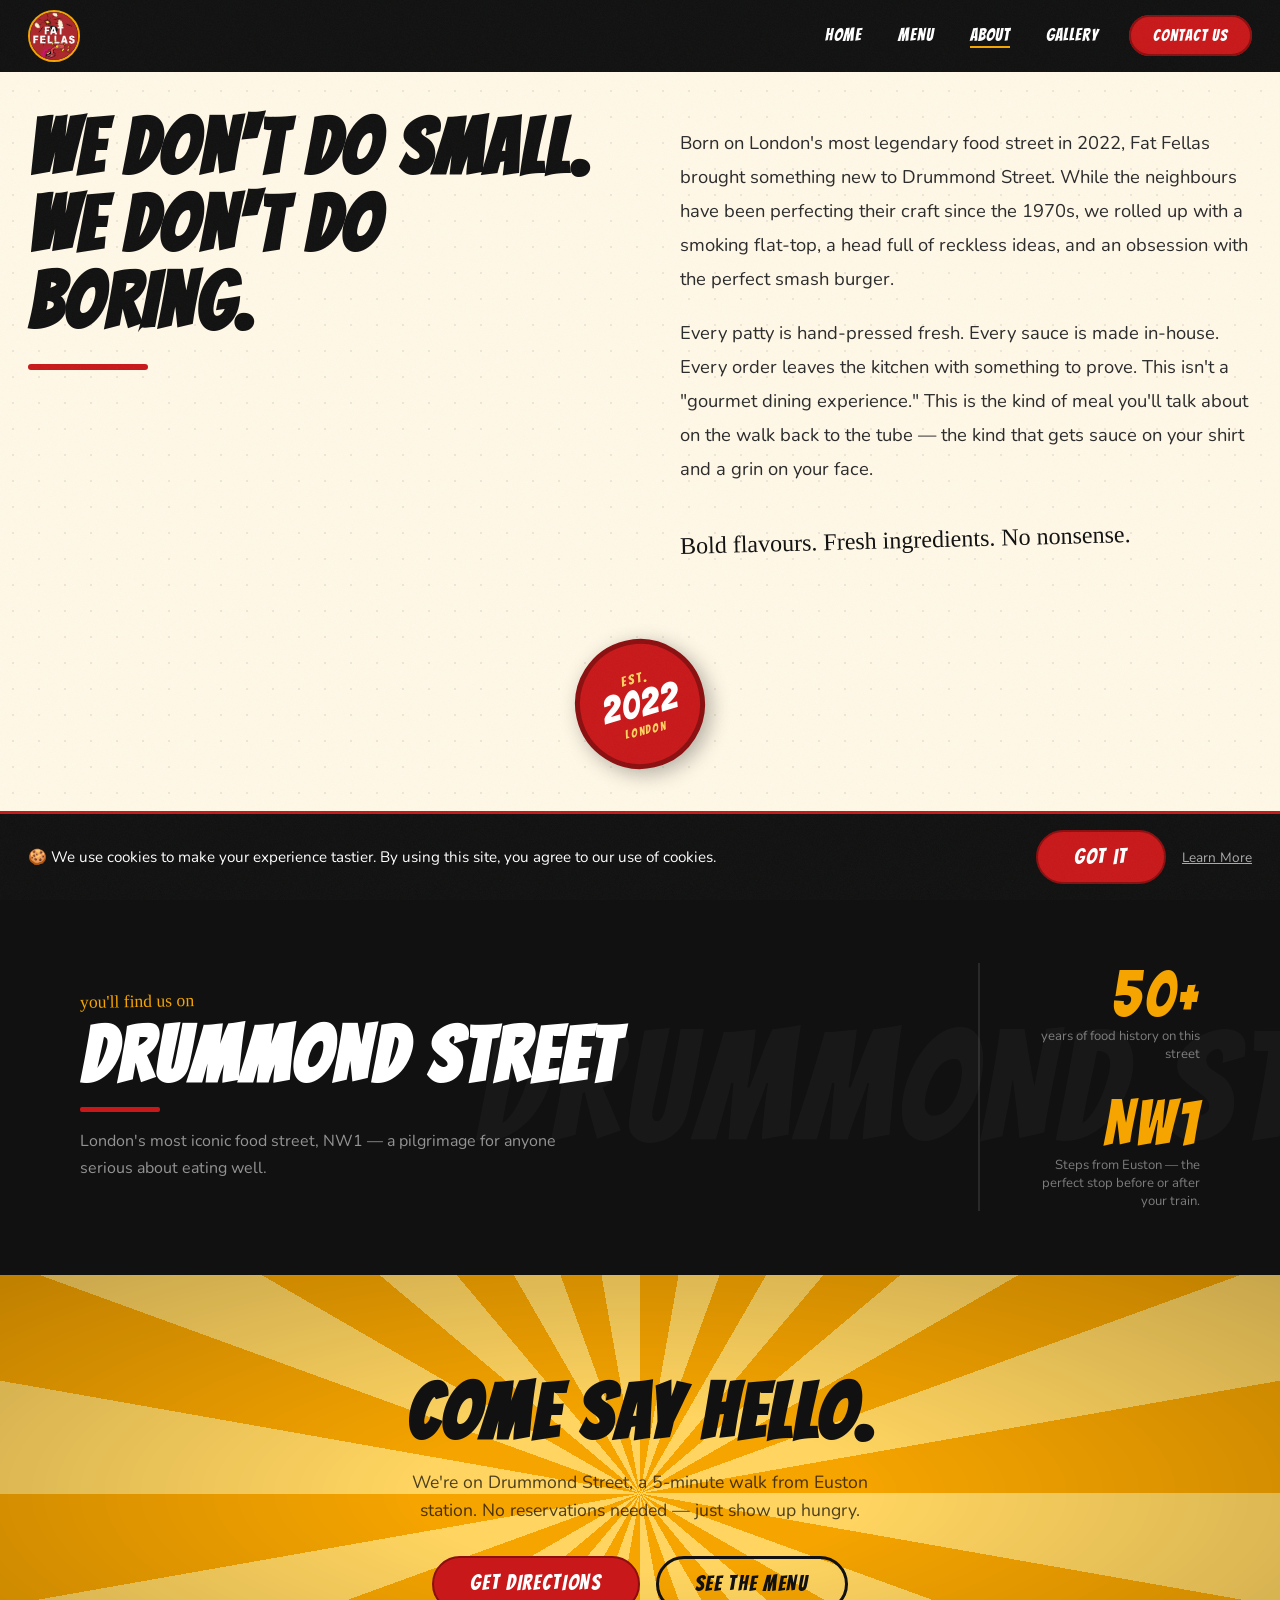
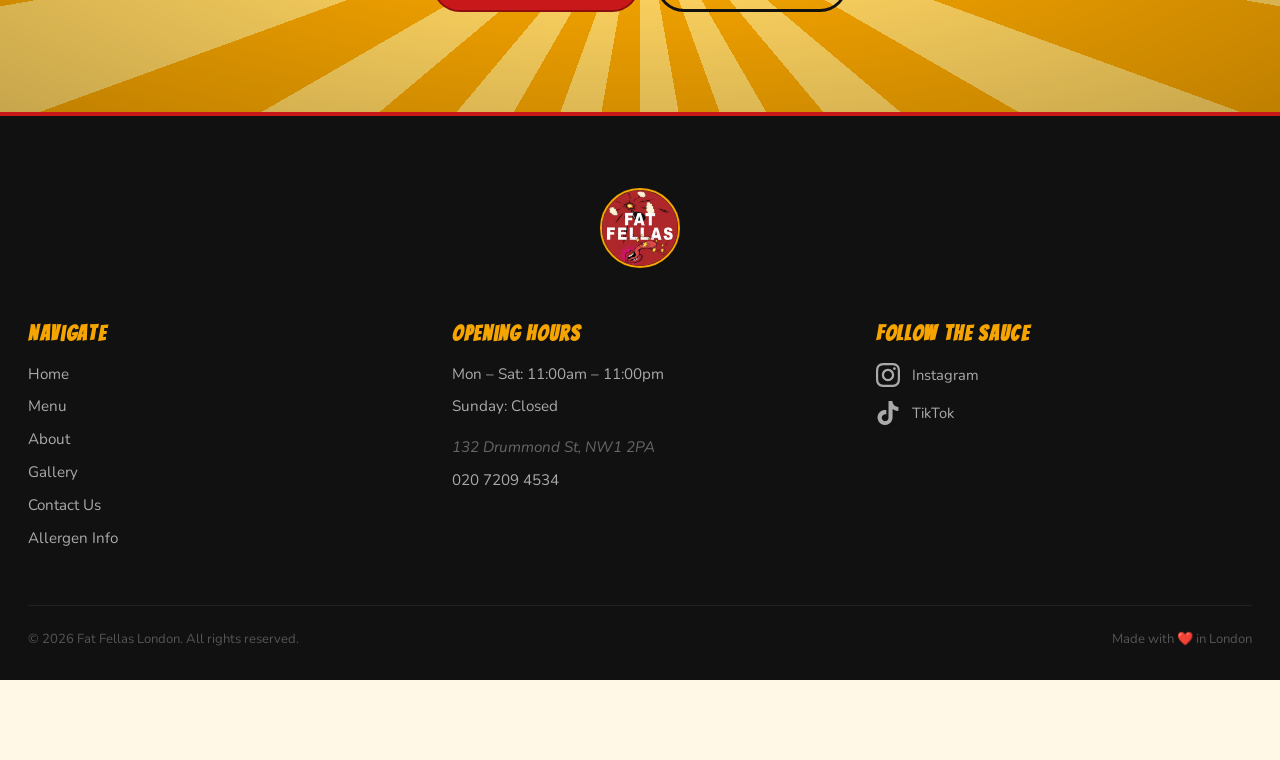
==== commit fdb5e8ed: "Major update: halal menu fix, allergens page, cookie banner, food photos, WhatsApp button, delivery " ====
--- a/about.html
+++ b/about.html
@@ -4,12 +4,59 @@
   <meta charset="UTF-8" />
   <meta name="viewport" content="width=device-width, initial-scale=1.0" />
   <title>Fat Fellas | About</title>
-  <meta name="description" content="The Fat Fellas story — born on Drummond Street in 2022. London's most unapologetic burger joint." />
+  <meta name="description" content="Fat Fellas — London's boldest smash burgers and loaded fries on Drummond Street, Euston NW1. 100% Halal. Open Mon–Sat 11am–11pm." />
+  <link rel="canonical" href="https://fatfellaslondon.netlify.app/about.html" />
+  <meta property="og:title" content="Fat Fellas | London's Loudest Flavours" />
+  <meta property="og:description" content="Smash burgers, loaded fries and hot wings on Drummond Street, Euston. 100% Halal certified." />
+  <meta property="og:image" content="https://fatfellaslondon.netlify.app/assets/logo.png" />
+  <meta property="og:url" content="https://fatfellaslondon.netlify.app" />
+  <meta property="og:type" content="restaurant" />
+  <meta name="twitter:card" content="summary_large_image" />
   <link rel="icon" type="image/png" href="./assets/logo.png" />
   <link rel="preconnect" href="https://fonts.googleapis.com" />
   <link rel="preconnect" href="https://fonts.gstatic.com" crossorigin />
   <link href="https://fonts.googleapis.com/css2?family=Bangers&family=Nunito:ital,wght@0,400;0,600;0,700;0,800;1,400;1,700&family=Permanent+Marker&display=swap" rel="stylesheet" />
   <link rel="stylesheet" href="styles.css" />
+  <script type="application/ld+json">
+{
+  "@context": "https://schema.org",
+  "@type": "Restaurant",
+  "name": "Fat Fellas",
+  "image": "https://fatfellaslondon.netlify.app/assets/logo.png",
+  "url": "https://fatfellaslondon.netlify.app",
+  "telephone": "+442072094534",
+  "email": "hello@fatfellaslondon.com",
+  "address": {
+    "@type": "PostalAddress",
+    "streetAddress": "132 Drummond Street",
+    "addressLocality": "London",
+    "postalCode": "NW1 2PA",
+    "addressCountry": "GB"
+  },
+  "geo": {
+    "@type": "GeoCoordinates",
+    "latitude": 51.5267,
+    "longitude": -0.1367
+  },
+  "openingHoursSpecification": [
+    {
+      "@type": "OpeningHoursSpecification",
+      "dayOfWeek": ["Monday","Tuesday","Wednesday","Thursday","Friday","Saturday"],
+      "opens": "11:00",
+      "closes": "23:00"
+    }
+  ],
+  "servesCuisine": ["Burgers", "American", "Halal"],
+  "priceRange": "££",
+  "currenciesAccepted": "GBP",
+  "paymentAccepted": "Cash, Credit Card",
+  "hasMenu": "https://fatfellaslondon.netlify.app/menu.html",
+  "sameAs": [
+    "https://www.instagram.com/fatfellaslondon",
+    "https://www.tiktok.com/@fatfellaslondon"
+  ]
+}
+</script>
 </head>
 <body>
 
@@ -25,7 +72,7 @@
         <li><a href="about.html" class="nav-link">About</a></li>
         <li><a href="gallery.html" class="nav-link">Gallery</a></li>
         <li><a href="find-us.html" class="nav-link nav-book">Contact Us</a></li>
-        
+
       </ul>
       <button class="hamburger" aria-label="Toggle navigation menu" aria-expanded="false" aria-controls="mobile-menu">
         <span></span><span></span><span></span>
@@ -40,7 +87,7 @@
       <li><a href="about.html">About</a></li>
       <li><a href="gallery.html">Gallery</a></li>
       <li><a href="find-us.html" class="mobile-book">Contact Us</a></li>
-      
+
     </ul>
   </div>
 
@@ -83,12 +130,26 @@
             <span class="stat-label">years of food history on this street</span>
           </div>
           <div class="drummond-stat">
-            <span class="stat-num">#1</span>
-            <span class="stat-label">street for food lovers near Euston</span>
+            <span class="stat-num">NW1</span>
+            <span class="stat-label">Steps from Euston — the perfect stop before or after your train.</span>
           </div>
         </div>
       </div>
     </div>
+
+    <!-- ===================== VISIT CTA ===================== -->
+    <section class="visit-cta-section sunburst-bg" aria-label="Visit us">
+      <div class="container">
+        <div class="visit-cta-inner fade-up">
+          <h2 class="visit-cta-title">COME SAY HELLO.</h2>
+          <p class="visit-cta-body">We're on Drummond Street, a 5-minute walk from Euston station. No reservations needed — just show up hungry.</p>
+          <div class="visit-cta-btns">
+            <a href="find-us.html" class="btn btn-red">GET DIRECTIONS</a>
+            <a href="menu.html" class="btn btn-outline-dark">SEE THE MENU</a>
+          </div>
+        </div>
+      </div>
+    </section>
 
   </main>
 
@@ -103,11 +164,11 @@
           <h4 class="footer-col-title">Navigate</h4>
           <ul role="list">
             <li><a href="index.html">Home</a></li>
-      <li><a href="menu.html">Menu</a></li>
+            <li><a href="menu.html">Menu</a></li>
             <li><a href="about.html">About</a></li>
             <li><a href="gallery.html">Gallery</a></li>
-            <li><a href="find-us.html" >Contact Us</a></li>
-            
+            <li><a href="find-us.html">Contact Us</a></li>
+            <li><a href="allergens.html">Allergen Info</a></li>
           </ul>
         </div>
         <div class="footer-col">
@@ -124,11 +185,11 @@
           <div class="footer-socials">
             <a href="https://www.instagram.com/fatfellaslondon" target="_blank" rel="noopener noreferrer" class="social-link" aria-label="Instagram">
               <svg width="24" height="24" viewBox="0 0 24 24" fill="currentColor" aria-hidden="true"><path d="M12 2.163c3.204 0 3.584.012 4.85.07 3.252.148 4.771 1.691 4.919 4.919.058 1.265.069 1.645.069 4.849 0 3.205-.012 3.584-.069 4.849-.149 3.225-1.664 4.771-4.919 4.919-1.266.058-1.644.07-4.85.07-3.204 0-3.584-.012-4.849-.07-3.26-.149-4.771-1.699-4.919-4.92-.058-1.265-.07-1.644-.07-4.849 0-3.204.013-3.583.07-4.849.149-3.227 1.664-4.771 4.919-4.919 1.266-.057 1.645-.069 4.849-.069zm0-2.163c-3.259 0-3.667.014-4.947.072-4.358.2-6.78 2.618-6.98 6.98-.059 1.281-.073 1.689-.073 4.948 0 3.259.014 3.668.072 4.948.2 4.358 2.618 6.78 6.98 6.98 1.281.058 1.689.072 4.948.072 3.259 0 3.668-.014 4.948-.072 4.354-.2 6.782-2.618 6.979-6.98.059-1.28.073-1.689.073-4.948 0-3.259-.014-3.667-.072-4.947-.196-4.354-2.617-6.78-6.979-6.98-1.281-.059-1.69-.073-4.949-.073zm0 5.838c-3.403 0-6.162 2.759-6.162 6.162s2.759 6.163 6.162 6.163 6.162-2.759 6.162-6.163c0-3.403-2.759-6.162-6.162-6.162zm0 10.162c-2.209 0-4-1.79-4-4 0-2.209 1.791-4 4-4s4 1.791 4 4c0 2.21-1.791 4-4 4zm6.406-11.845c-.796 0-1.441.645-1.441 1.44s.645 1.44 1.441 1.44c.795 0 1.439-.645 1.439-1.44s-.644-1.44-1.439-1.44z"/></svg>
-              <span>@fatfellaslondon</span>
+              <span>Instagram</span>
             </a>
             <a href="https://www.tiktok.com/@fatfellaslondon" target="_blank" rel="noopener noreferrer" class="social-link" aria-label="TikTok">
               <svg width="24" height="24" viewBox="0 0 24 24" fill="currentColor" aria-hidden="true"><path d="M12.525.02c1.31-.02 2.61-.01 3.91-.02.08 1.53.63 3.09 1.75 4.17 1.12 1.11 2.7 1.62 4.24 1.79v4.03c-1.44-.05-2.89-.35-4.2-.97-.57-.26-1.1-.59-1.62-.93-.01 2.92.01 5.84-.02 8.75-.08 1.4-.54 2.79-1.35 3.94-1.31 1.92-3.58 3.17-5.91 3.21-1.43.08-2.86-.31-4.08-1.03-2.02-1.19-3.44-3.37-3.65-5.71-.02-.5-.03-1-.01-1.49.18-1.9 1.12-3.72 2.58-4.96 1.66-1.44 3.98-2.13 6.15-1.72.02 1.48-.04 2.96-.04 4.44-.99-.32-2.15-.23-3.02.37-.63.41-1.11 1.04-1.36 1.75-.21.51-.15 1.07-.14 1.61.24 1.64 1.82 3.02 3.5 2.87 1.12-.01 2.19-.66 2.77-1.61.19-.33.4-.67.41-1.06.1-1.79.06-3.57.07-5.36.01-4.03-.01-8.05.02-12.07z"/></svg>
-              <span>@fatfellaslondon</span>
+              <span>TikTok</span>
             </a>
           </div>
         </div>
@@ -141,5 +202,11 @@
   </footer>
 
   <script src="main.js"></script>
+  <!-- WhatsApp Floating Button -->
+  <a href="https://wa.me/442072094534" target="_blank" rel="noopener noreferrer" class="whatsapp-btn" aria-label="Chat with us on WhatsApp">
+    <svg width="28" height="28" viewBox="0 0 24 24" fill="currentColor" aria-hidden="true"><path d="M17.472 14.382c-.297-.149-1.758-.867-2.03-.967-.273-.099-.471-.148-.67.15-.197.297-.767.966-.94 1.164-.173.199-.347.223-.644.075-.297-.15-1.255-.463-2.39-1.475-.883-.788-1.48-1.761-1.653-2.059-.173-.297-.018-.458.13-.606.134-.133.298-.347.446-.52.149-.174.198-.298.298-.497.099-.198.05-.371-.025-.52-.075-.149-.669-1.612-.916-2.207-.242-.579-.487-.5-.669-.51-.173-.008-.371-.01-.57-.01-.198 0-.52.074-.792.372-.272.297-1.04 1.016-1.04 2.479 0 1.462 1.065 2.875 1.213 3.074.149.198 2.096 3.2 5.077 4.487.709.306 1.262.489 1.694.625.712.227 1.36.195 1.871.118.571-.085 1.758-.719 2.006-1.413.248-.694.248-1.289.173-1.413-.074-.124-.272-.198-.57-.347m-5.421 7.403h-.004a9.87 9.87 0 01-5.031-1.378l-.361-.214-3.741.982.998-3.648-.235-.374a9.86 9.86 0 01-1.51-5.26c.001-5.45 4.436-9.884 9.888-9.884 2.64 0 5.122 1.03 6.988 2.898a9.825 9.825 0 012.893 6.994c-.003 5.45-4.437 9.884-9.885 9.884m8.413-18.297A11.815 11.815 0 0012.05 0C5.495 0 .16 5.335.157 11.892c0 2.096.547 4.142 1.588 5.945L.057 24l6.305-1.654a11.882 11.882 0 005.683 1.448h.005c6.554 0 11.89-5.335 11.893-11.893a11.821 11.821 0 00-3.48-8.413z"/></svg>
+    <span class="whatsapp-tooltip">Chat with us on WhatsApp</span>
+  </a>
+  <script src="cookie.js"></script>
 </body>
 </html>
--- a/styles.css
+++ b/styles.css
@@ -856,11 +856,10 @@
 }
 
 .item-name {
-  font-family: 'Nunito', sans-serif;
-  font-size: 0.95rem;
+  font-family: 'Bangers', cursive;
+  font-size: 1.05rem;
   color: var(--cream);
-  font-weight: 600;
-  flex: 1;
+  letter-spacing: 0.04em;
 }
 
 .item-price {
@@ -1289,6 +1288,10 @@
   background: #d4cfca;
   position: relative;
   min-height: 440px;
+  border: 3px solid #111111;
+  border-radius: 12px;
+  overflow: hidden;
+  box-shadow: 4px 8px 24px rgba(0,0,0,0.2);
 }
 
 .map-inner {
@@ -1831,6 +1834,9 @@
 
 .tube-badge {
   flex-shrink: 0;
+  display: flex;
+  align-items: center;
+  gap: 6px;
 }
 
 .station-info {
@@ -2189,3 +2195,249 @@
     transform: none;
   }
 }
+
+/* Cookie Banner */
+#cookie-banner {
+  position: fixed;
+  bottom: 0;
+  left: 0;
+  right: 0;
+  z-index: 9998;
+  background: #111111;
+  color: #fff;
+  font-family: 'Nunito', sans-serif;
+  font-size: 0.95rem;
+  padding: 16px 28px;
+  display: flex;
+  align-items: center;
+  justify-content: space-between;
+  gap: 20px;
+  flex-wrap: wrap;
+  border-top: 3px solid #C8181A;
+  transform: translateY(0);
+  transition: transform 0.4s ease;
+}
+#cookie-banner p { margin: 0; flex: 1; min-width: 200px; }
+.cookie-btns { display: flex; align-items: center; gap: 16px; flex-shrink: 0; }
+.cookie-learn { color: #aaa; font-size: 0.85rem; text-decoration: underline; }
+.cookie-hide { transform: translateY(100%); }
+body.cookie-visible { padding-bottom: 80px; }
+@media (max-width: 600px) {
+  #cookie-banner { flex-direction: column; align-items: flex-start; padding: 16px 20px; }
+  body.cookie-visible { padding-bottom: 120px; }
+}
+
+/* Menu Card Images */
+.menu-card-img {
+  width: 100%;
+  height: 180px;
+  object-fit: cover;
+  border-radius: 8px 8px 0 0;
+  margin: -24px -24px 16px -24px;
+  width: calc(100% + 48px);
+  display: block;
+}
+
+/* Menu Item Descriptions */
+.item-info {
+  flex: 1;
+  display: flex;
+  flex-direction: column;
+  gap: 3px;
+}
+.item-desc {
+  font-family: 'Nunito', sans-serif;
+  font-size: 0.78rem;
+  color: rgba(255,255,255,0.55);
+  font-style: italic;
+  font-weight: 400;
+  line-height: 1.3;
+}
+
+/* Order Online Section */
+.order-online-section {
+  background: var(--red);
+  padding: 80px 0;
+}
+.order-online-inner {
+  text-align: center;
+}
+.order-online-title {
+  font-family: 'Bangers', cursive;
+  font-size: clamp(2.5rem, 5vw, 4rem);
+  color: var(--white);
+  letter-spacing: 0.05em;
+  margin-bottom: 8px;
+}
+.order-online-sub {
+  font-family: 'Nunito', sans-serif;
+  font-size: 1.1rem;
+  color: rgba(255,255,255,0.85);
+  margin-bottom: 36px;
+}
+.delivery-btns {
+  display: flex;
+  gap: 16px;
+  justify-content: center;
+  flex-wrap: wrap;
+}
+.delivery-btn {
+  display: inline-flex;
+  align-items: center;
+  gap: 8px;
+  background: var(--white);
+  border: 2px solid var(--white);
+  border-radius: 50px;
+  padding: 14px 28px;
+  font-family: 'Nunito', sans-serif;
+  font-size: 1rem;
+  font-weight: 800;
+  min-height: 54px;
+  transition: background 0.2s, color 0.2s, transform 0.2s;
+  white-space: nowrap;
+}
+.delivery-btn.deliveroo { color: #00CCBC; }
+.delivery-btn.ubereats  { color: #142328; }
+.delivery-btn.justeat   { color: #FF8000; }
+.delivery-btn:hover { transform: translateY(-2px); }
+.delivery-btn.deliveroo:hover { background: #00CCBC; color: #fff; }
+.delivery-btn.ubereats:hover  { background: #142328; color: #fff; }
+.delivery-btn.justeat:hover   { background: #FF8000; color: #fff; }
+@media (max-width: 600px) {
+  .delivery-btns { flex-direction: column; align-items: center; }
+  .delivery-btn { width: 100%; max-width: 300px; justify-content: center; }
+}
+
+/* Student Discount */
+.student-section {
+  padding: 80px 0;
+}
+.student-inner {
+  display: flex;
+  justify-content: center;
+}
+.student-box {
+  background: var(--white);
+  border: 4px solid var(--black);
+  border-radius: 16px;
+  padding: 48px 56px;
+  text-align: center;
+  max-width: 620px;
+  box-shadow: 6px 8px 0 var(--black);
+}
+.student-title {
+  font-family: 'Bangers', cursive;
+  font-size: clamp(2.2rem, 5vw, 3.5rem);
+  color: var(--black);
+  letter-spacing: 0.04em;
+  margin-bottom: 12px;
+}
+.student-body {
+  font-family: 'Nunito', sans-serif;
+  font-size: 1.05rem;
+  color: #333;
+  line-height: 1.6;
+  margin-bottom: 20px;
+}
+.student-body strong { color: var(--red); }
+.student-badge {
+  display: inline-block;
+  background: var(--black);
+  color: var(--yellow);
+  font-family: 'Bangers', cursive;
+  font-size: 0.9rem;
+  letter-spacing: 0.12em;
+  padding: 6px 20px;
+  border-radius: 50px;
+}
+@media (max-width: 600px) {
+  .student-box { padding: 32px 24px; }
+}
+
+/* WhatsApp Floating Button */
+.whatsapp-btn {
+  position: fixed;
+  bottom: 24px;
+  right: 24px;
+  z-index: 999;
+  width: 56px;
+  height: 56px;
+  background: #25D366;
+  color: #fff;
+  border-radius: 50%;
+  display: flex;
+  align-items: center;
+  justify-content: center;
+  box-shadow: 0 4px 16px rgba(37,211,102,0.4);
+  transition: transform 0.2s, box-shadow 0.2s;
+  animation: waPulse 2s ease-in-out infinite;
+}
+.whatsapp-btn:hover {
+  transform: scale(1.1);
+  box-shadow: 0 6px 24px rgba(37,211,102,0.6);
+  animation: none;
+}
+.whatsapp-tooltip {
+  position: absolute;
+  right: 64px;
+  background: #111;
+  color: #fff;
+  font-family: 'Nunito', sans-serif;
+  font-size: 0.8rem;
+  font-weight: 700;
+  white-space: nowrap;
+  padding: 6px 12px;
+  border-radius: 6px;
+  opacity: 0;
+  pointer-events: none;
+  transition: opacity 0.2s;
+}
+.whatsapp-btn:hover .whatsapp-tooltip { opacity: 1; }
+@keyframes waPulse {
+  0%, 100% { box-shadow: 0 4px 16px rgba(37,211,102,0.4); }
+  50% { box-shadow: 0 4px 28px rgba(37,211,102,0.7); }
+}
+@media (max-width: 600px) {
+  .whatsapp-btn { width: 48px; height: 48px; bottom: 20px; right: 20px; }
+}
+
+/* Allergen Page */
+.allergen-section { padding: 80px 0; }
+.allergen-intro { max-width: 700px; margin: 0 auto 48px; text-align: center; font-size: 1rem; line-height: 1.8; color: #444; }
+.allergen-table-wrap { overflow-x: auto; -webkit-overflow-scrolling: touch; border-radius: 12px; border: 3px solid #111; box-shadow: 4px 8px 24px rgba(0,0,0,0.1); }
+.allergen-table { width: 100%; border-collapse: collapse; min-width: 700px; }
+.allergen-table thead tr { background: #C8181A; color: #fff; }
+.allergen-table thead th { font-family: 'Bangers', cursive; font-size: 1rem; letter-spacing: 0.06em; padding: 14px 12px; text-align: center; white-space: nowrap; }
+.allergen-table thead th:first-child { text-align: left; min-width: 180px; }
+.allergen-table tbody tr:nth-child(even) { background: rgba(0,0,0,0.03); }
+.allergen-table tbody tr:hover { background: rgba(200,24,26,0.06); }
+.allergen-table .cat-row td { background: #111; color: #F5A400; font-family: 'Bangers', cursive; font-size: 0.9rem; letter-spacing: 0.1em; padding: 8px 12px; }
+.allergen-table td { padding: 12px; text-align: center; font-family: 'Nunito', sans-serif; font-size: 0.9rem; border-bottom: 1px solid rgba(0,0,0,0.08); }
+.allergen-table td:first-child { text-align: left; font-weight: 700; }
+.allergen-table .contains { color: #C8181A; font-weight: 900; font-size: 1rem; }
+.allergen-table .not-contains { color: #ccc; }
+.allergen-footnote { margin-top: 24px; font-size: 0.82rem; color: #888; font-style: italic; text-align: center; }
+
+/* Visit CTA Section (About page) */
+.visit-cta-section { padding: 100px 0; }
+.visit-cta-inner { text-align: center; }
+.visit-cta-title { font-family: 'Bangers', cursive; font-size: clamp(3rem, 6vw, 5rem); color: var(--black); letter-spacing: 0.04em; margin-bottom: 16px; }
+.visit-cta-body { font-family: 'Nunito', sans-serif; font-size: 1.1rem; color: rgba(0,0,0,0.7); max-width: 500px; margin: 0 auto 32px; line-height: 1.6; }
+.visit-cta-btns { display: flex; gap: 16px; justify-content: center; flex-wrap: wrap; }
+
+/* Before You Arrive */
+.arrive-section { padding: 80px 0; background: var(--cream); }
+.arrive-title { font-family: 'Bangers', cursive; font-size: clamp(2rem, 4vw, 3rem); color: var(--black); letter-spacing: 0.04em; margin-bottom: 40px; text-align: center; }
+.arrive-grid { display: grid; grid-template-columns: repeat(3, 1fr); gap: 24px; }
+.arrive-card { background: var(--white); border: 2px solid var(--black); border-radius: 12px; padding: 32px 24px; text-align: center; box-shadow: 3px 4px 0 var(--black); }
+.arrive-icon { font-size: 2.5rem; display: block; margin-bottom: 12px; }
+.arrive-card p { font-family: 'Nunito', sans-serif; font-size: 0.95rem; color: #333; line-height: 1.5; }
+@media (max-width: 900px) { .arrive-grid { grid-template-columns: 1fr; max-width: 400px; margin: 0 auto; } }
+
+/* Get In Touch */
+.touch-section { padding: 60px 0 80px; background: var(--black); }
+.touch-title { font-family: 'Bangers', cursive; font-size: clamp(2rem, 4vw, 3rem); color: var(--white); letter-spacing: 0.04em; margin-bottom: 32px; text-align: center; }
+.touch-rows { display: flex; flex-direction: column; gap: 4px; max-width: 520px; margin: 0 auto; }
+.touch-row { display: flex; align-items: center; gap: 20px; padding: 20px 24px; background: rgba(255,255,255,0.05); border-radius: 10px; color: var(--white); font-family: 'Nunito', sans-serif; font-size: 1.05rem; font-weight: 700; transition: background 0.2s; }
+.touch-row:hover { background: rgba(200,24,26,0.25); }
+.touch-icon { font-size: 1.6rem; flex-shrink: 0; }
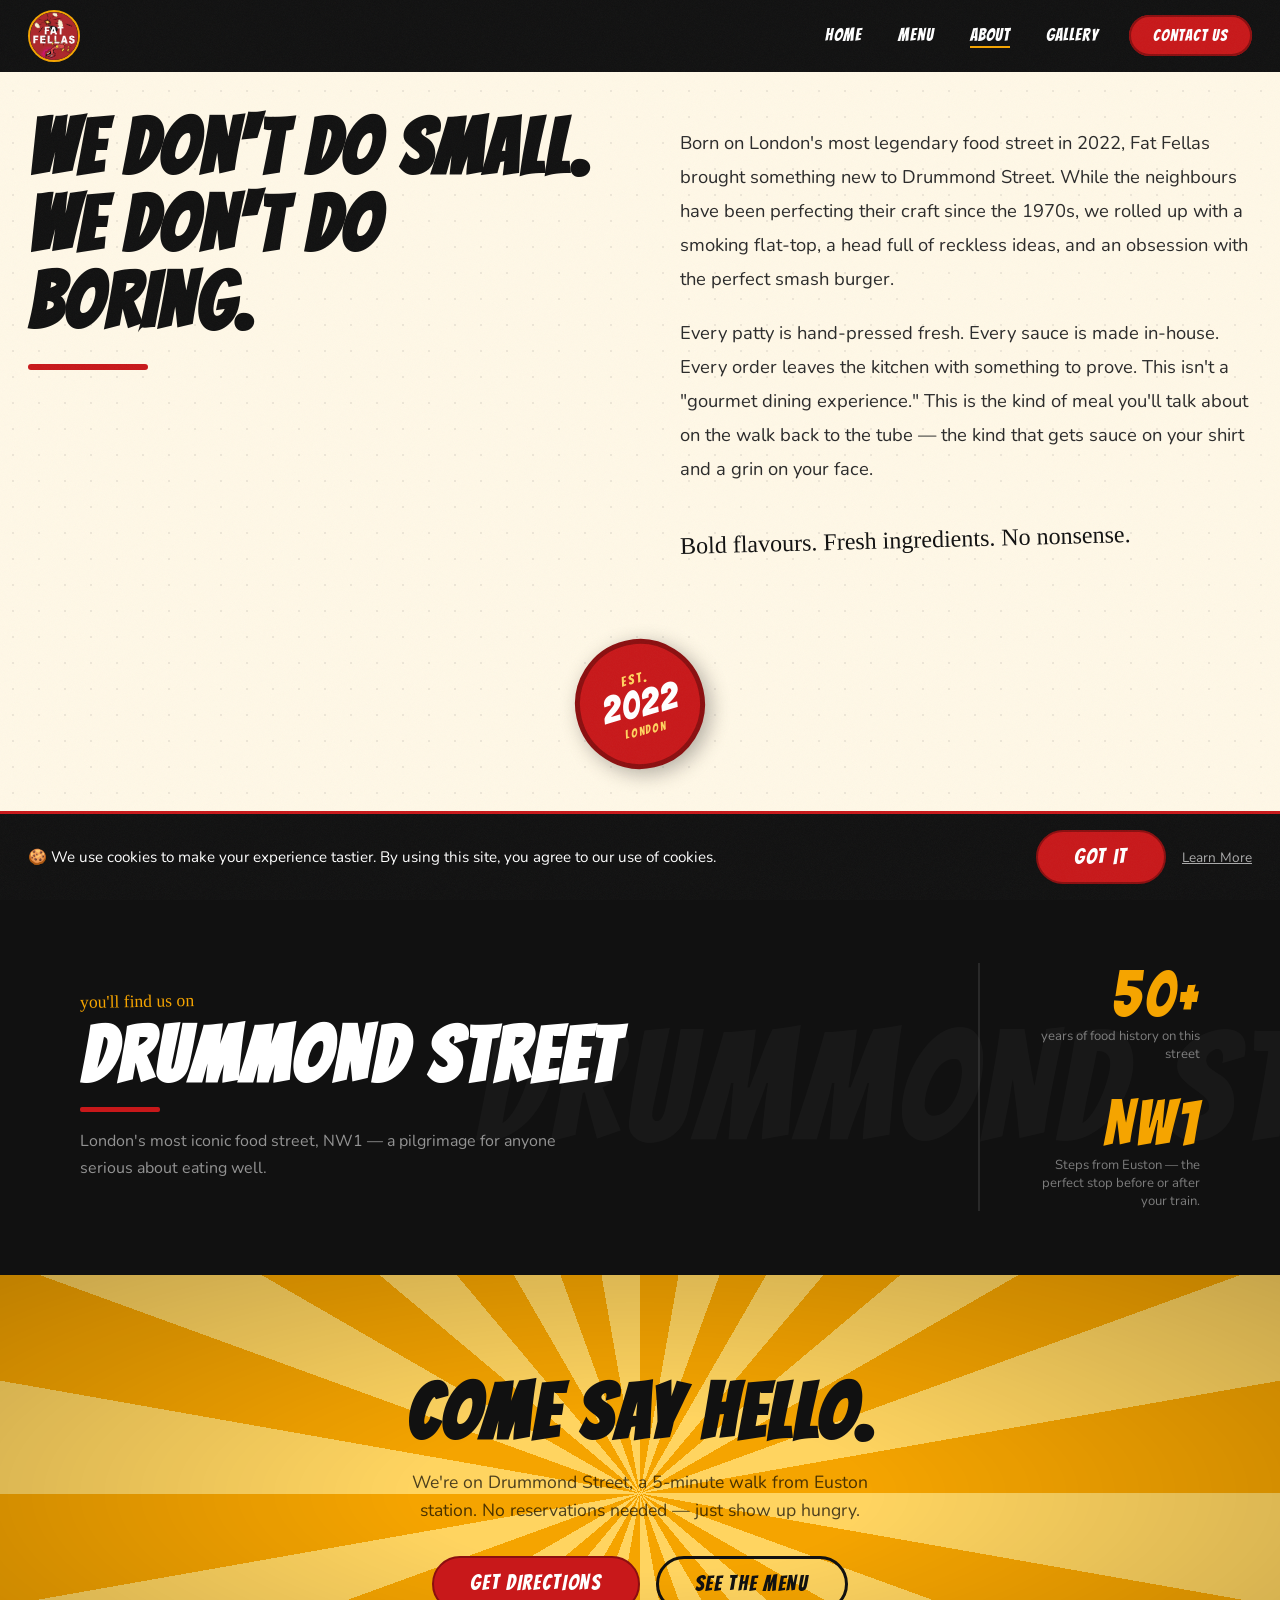
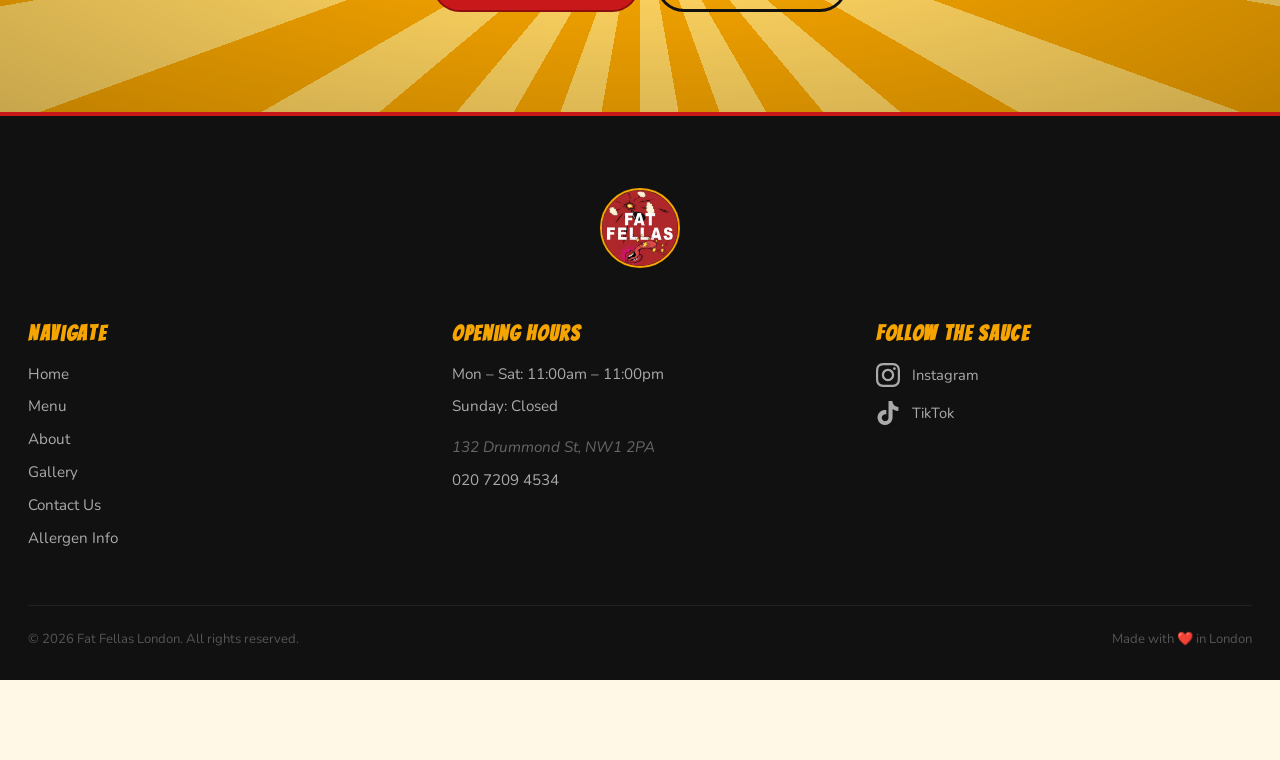
==== commit fc572ccb: "Remove WhatsApp/email, update contact page and delivery links - Remove all mentions of email (hello@" ====
--- a/about.html
+++ b/about.html
@@ -25,7 +25,6 @@
   "image": "https://fatfellaslondon.netlify.app/assets/logo.png",
   "url": "https://fatfellaslondon.netlify.app",
   "telephone": "+442072094534",
-  "email": "hello@fatfellaslondon.com",
   "address": {
     "@type": "PostalAddress",
     "streetAddress": "132 Drummond Street",
@@ -202,11 +201,6 @@
   </footer>
 
   <script src="main.js"></script>
-  <!-- WhatsApp Floating Button -->
-  <a href="https://wa.me/442072094534" target="_blank" rel="noopener noreferrer" class="whatsapp-btn" aria-label="Chat with us on WhatsApp">
-    <svg width="28" height="28" viewBox="0 0 24 24" fill="currentColor" aria-hidden="true"><path d="M17.472 14.382c-.297-.149-1.758-.867-2.03-.967-.273-.099-.471-.148-.67.15-.197.297-.767.966-.94 1.164-.173.199-.347.223-.644.075-.297-.15-1.255-.463-2.39-1.475-.883-.788-1.48-1.761-1.653-2.059-.173-.297-.018-.458.13-.606.134-.133.298-.347.446-.52.149-.174.198-.298.298-.497.099-.198.05-.371-.025-.52-.075-.149-.669-1.612-.916-2.207-.242-.579-.487-.5-.669-.51-.173-.008-.371-.01-.57-.01-.198 0-.52.074-.792.372-.272.297-1.04 1.016-1.04 2.479 0 1.462 1.065 2.875 1.213 3.074.149.198 2.096 3.2 5.077 4.487.709.306 1.262.489 1.694.625.712.227 1.36.195 1.871.118.571-.085 1.758-.719 2.006-1.413.248-.694.248-1.289.173-1.413-.074-.124-.272-.198-.57-.347m-5.421 7.403h-.004a9.87 9.87 0 01-5.031-1.378l-.361-.214-3.741.982.998-3.648-.235-.374a9.86 9.86 0 01-1.51-5.26c.001-5.45 4.436-9.884 9.888-9.884 2.64 0 5.122 1.03 6.988 2.898a9.825 9.825 0 012.893 6.994c-.003 5.45-4.437 9.884-9.885 9.884m8.413-18.297A11.815 11.815 0 0012.05 0C5.495 0 .16 5.335.157 11.892c0 2.096.547 4.142 1.588 5.945L.057 24l6.305-1.654a11.882 11.882 0 005.683 1.448h.005c6.554 0 11.89-5.335 11.893-11.893a11.821 11.821 0 00-3.48-8.413z"/></svg>
-    <span class="whatsapp-tooltip">Chat with us on WhatsApp</span>
-  </a>
   <script src="cookie.js"></script>
 </body>
 </html>
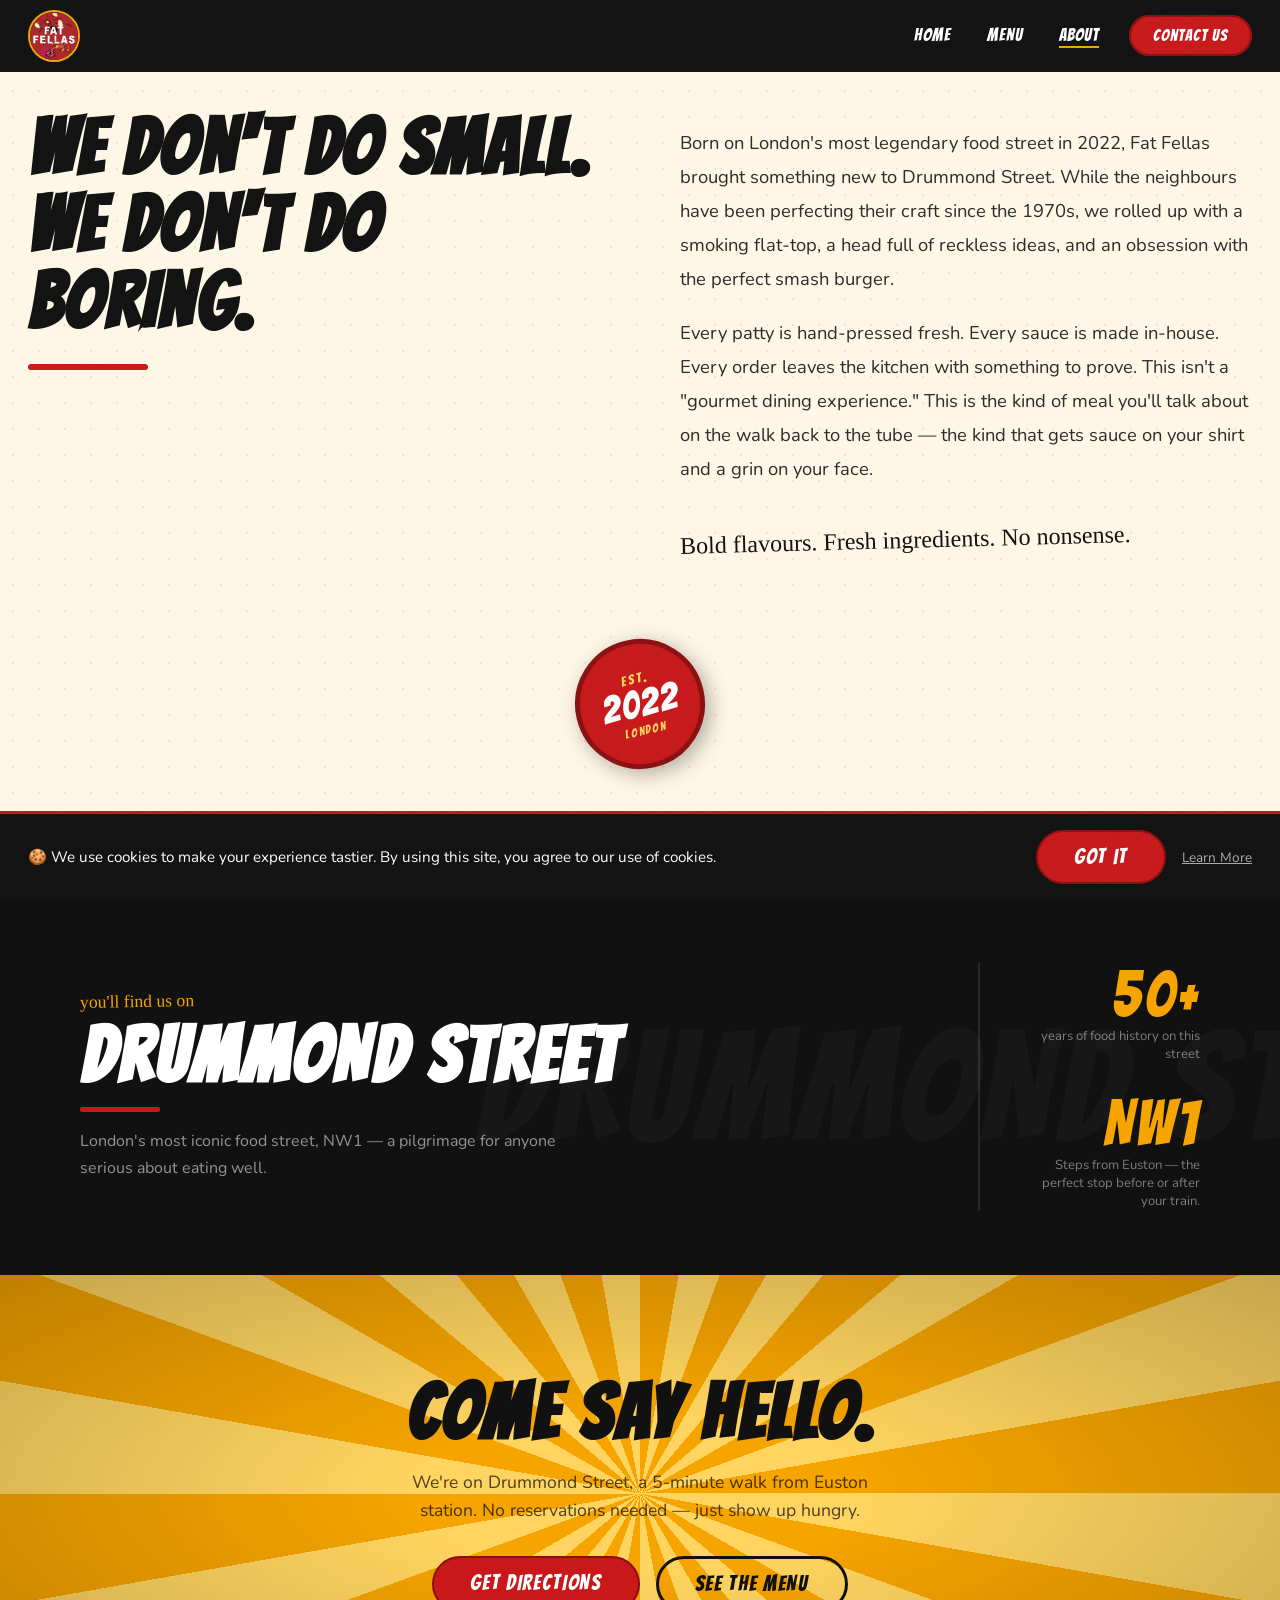
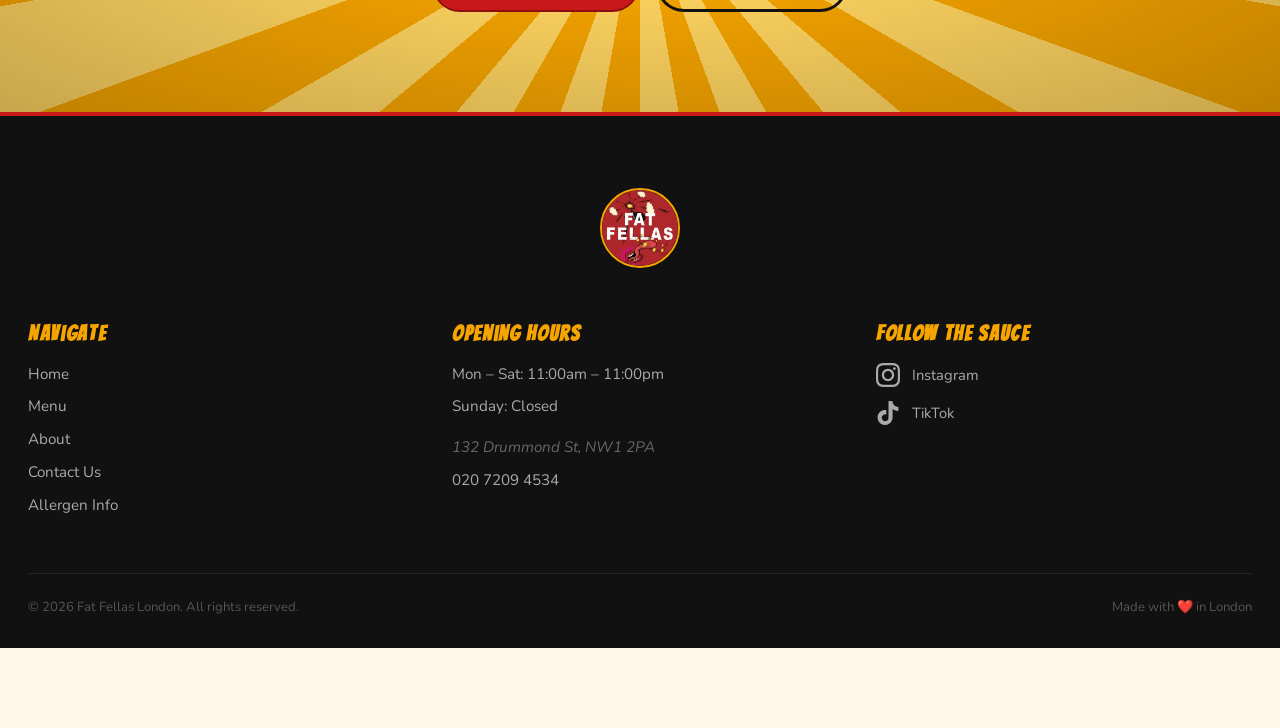
==== commit f09e734b: "Hide Gallery tab from nav (commented out, not deleted)" ====
--- a/about.html
+++ b/about.html
@@ -69,7 +69,7 @@
         <li><a href="index.html" class="nav-link">Home</a></li>
         <li><a href="menu.html" class="nav-link">Menu</a></li>
         <li><a href="about.html" class="nav-link">About</a></li>
-        <li><a href="gallery.html" class="nav-link">Gallery</a></li>
+        <!-- <li><a href="gallery.html" class="nav-link">Gallery</a></li> -->
         <li><a href="find-us.html" class="nav-link nav-book">Contact Us</a></li>
 
       </ul>
@@ -84,7 +84,7 @@
       <li><a href="index.html">Home</a></li>
       <li><a href="menu.html">Menu</a></li>
       <li><a href="about.html">About</a></li>
-      <li><a href="gallery.html">Gallery</a></li>
+      <!-- <li><a href="gallery.html">Gallery</a></li> -->
       <li><a href="find-us.html" class="mobile-book">Contact Us</a></li>
 
     </ul>
@@ -165,7 +165,7 @@
             <li><a href="index.html">Home</a></li>
             <li><a href="menu.html">Menu</a></li>
             <li><a href="about.html">About</a></li>
-            <li><a href="gallery.html">Gallery</a></li>
+            <!-- <li><a href="gallery.html">Gallery</a></li> -->
             <li><a href="find-us.html">Contact Us</a></li>
             <li><a href="allergens.html">Allergen Info</a></li>
           </ul>
--- a/styles.css
+++ b/styles.css
@@ -2440,4 +2440,5 @@
 .touch-rows { display: flex; flex-direction: column; gap: 4px; max-width: 520px; margin: 0 auto; }
 .touch-row { display: flex; align-items: center; gap: 20px; padding: 20px 24px; background: rgba(255,255,255,0.05); border-radius: 10px; color: var(--white); font-family: 'Nunito', sans-serif; font-size: 1.05rem; font-weight: 700; transition: background 0.2s; }
 .touch-row:hover { background: rgba(200,24,26,0.25); }
-.touch-icon { font-size: 1.6rem; flex-shrink: 0; }
+.touch-icon { font-size: 1.6rem; flex-shrink: 0; display: flex; align-items: center; }
+.touch-icon svg { width: 26px; height: 26px; }
